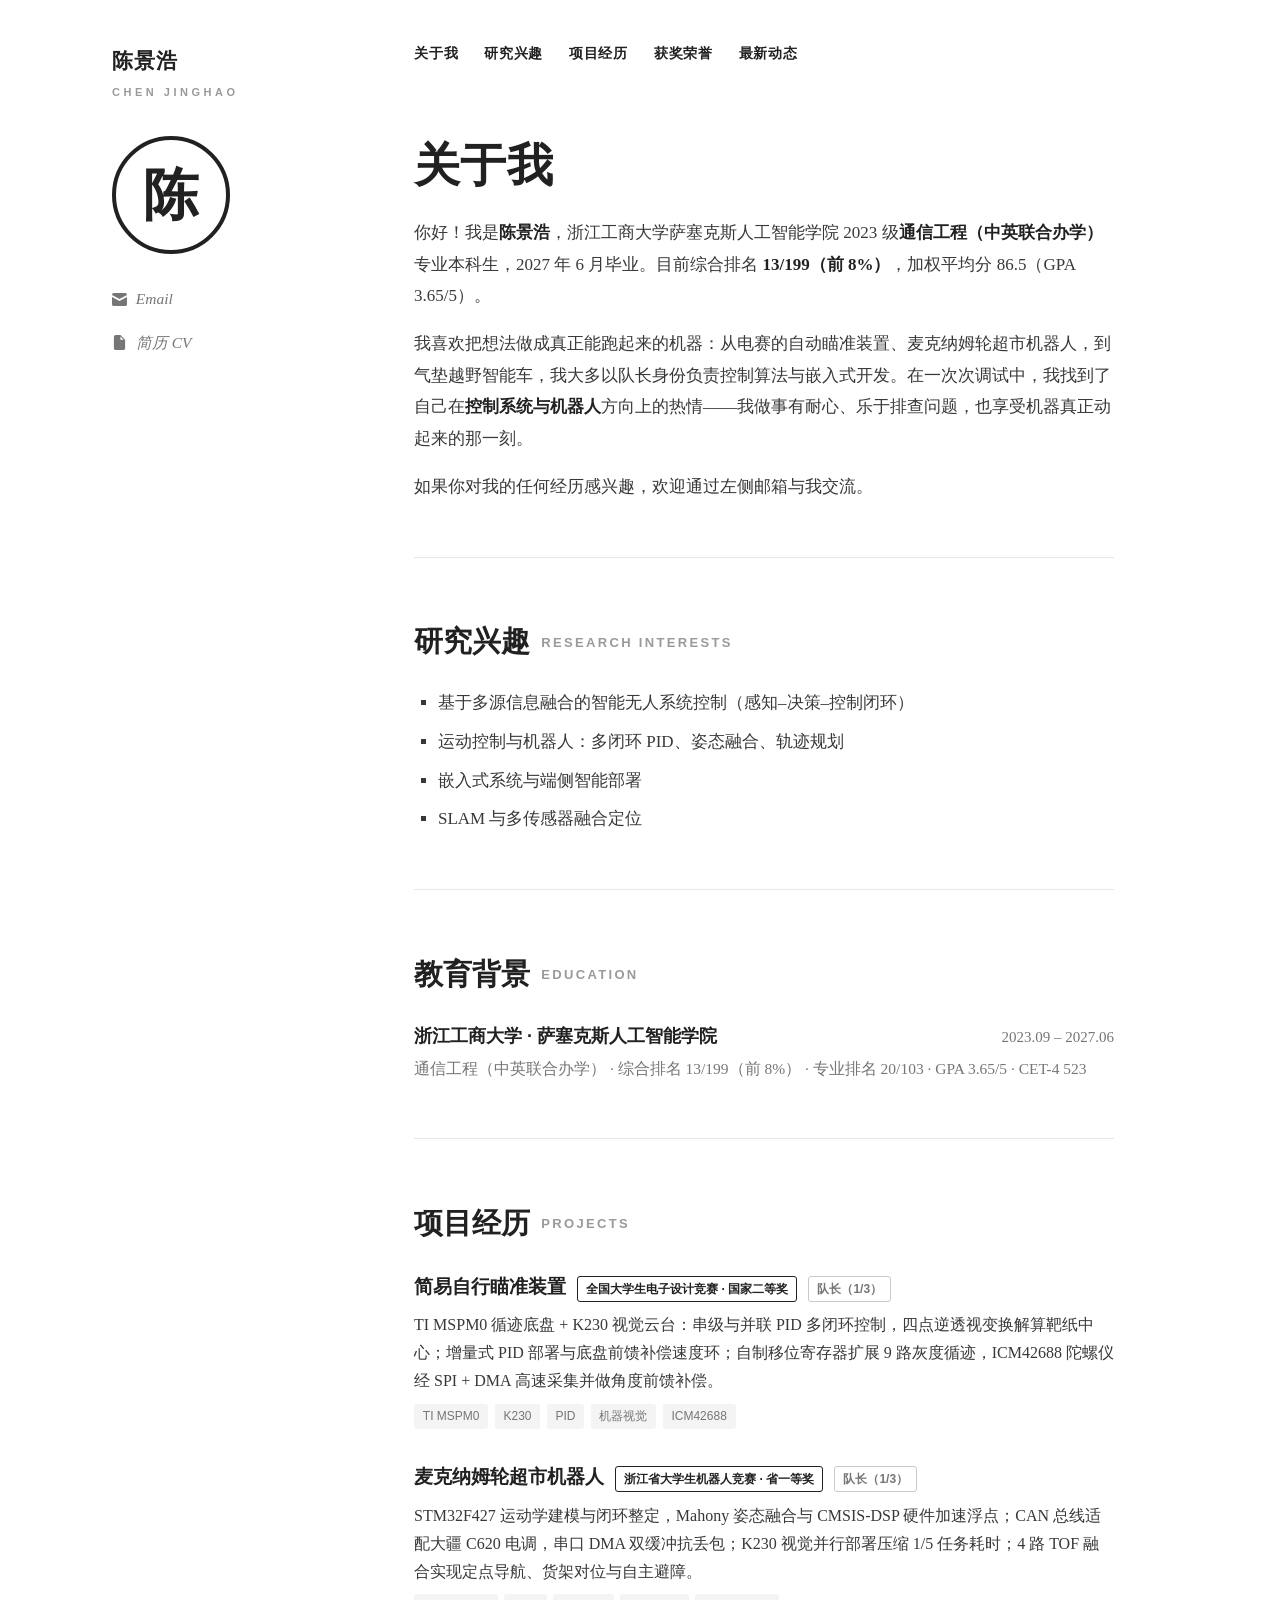
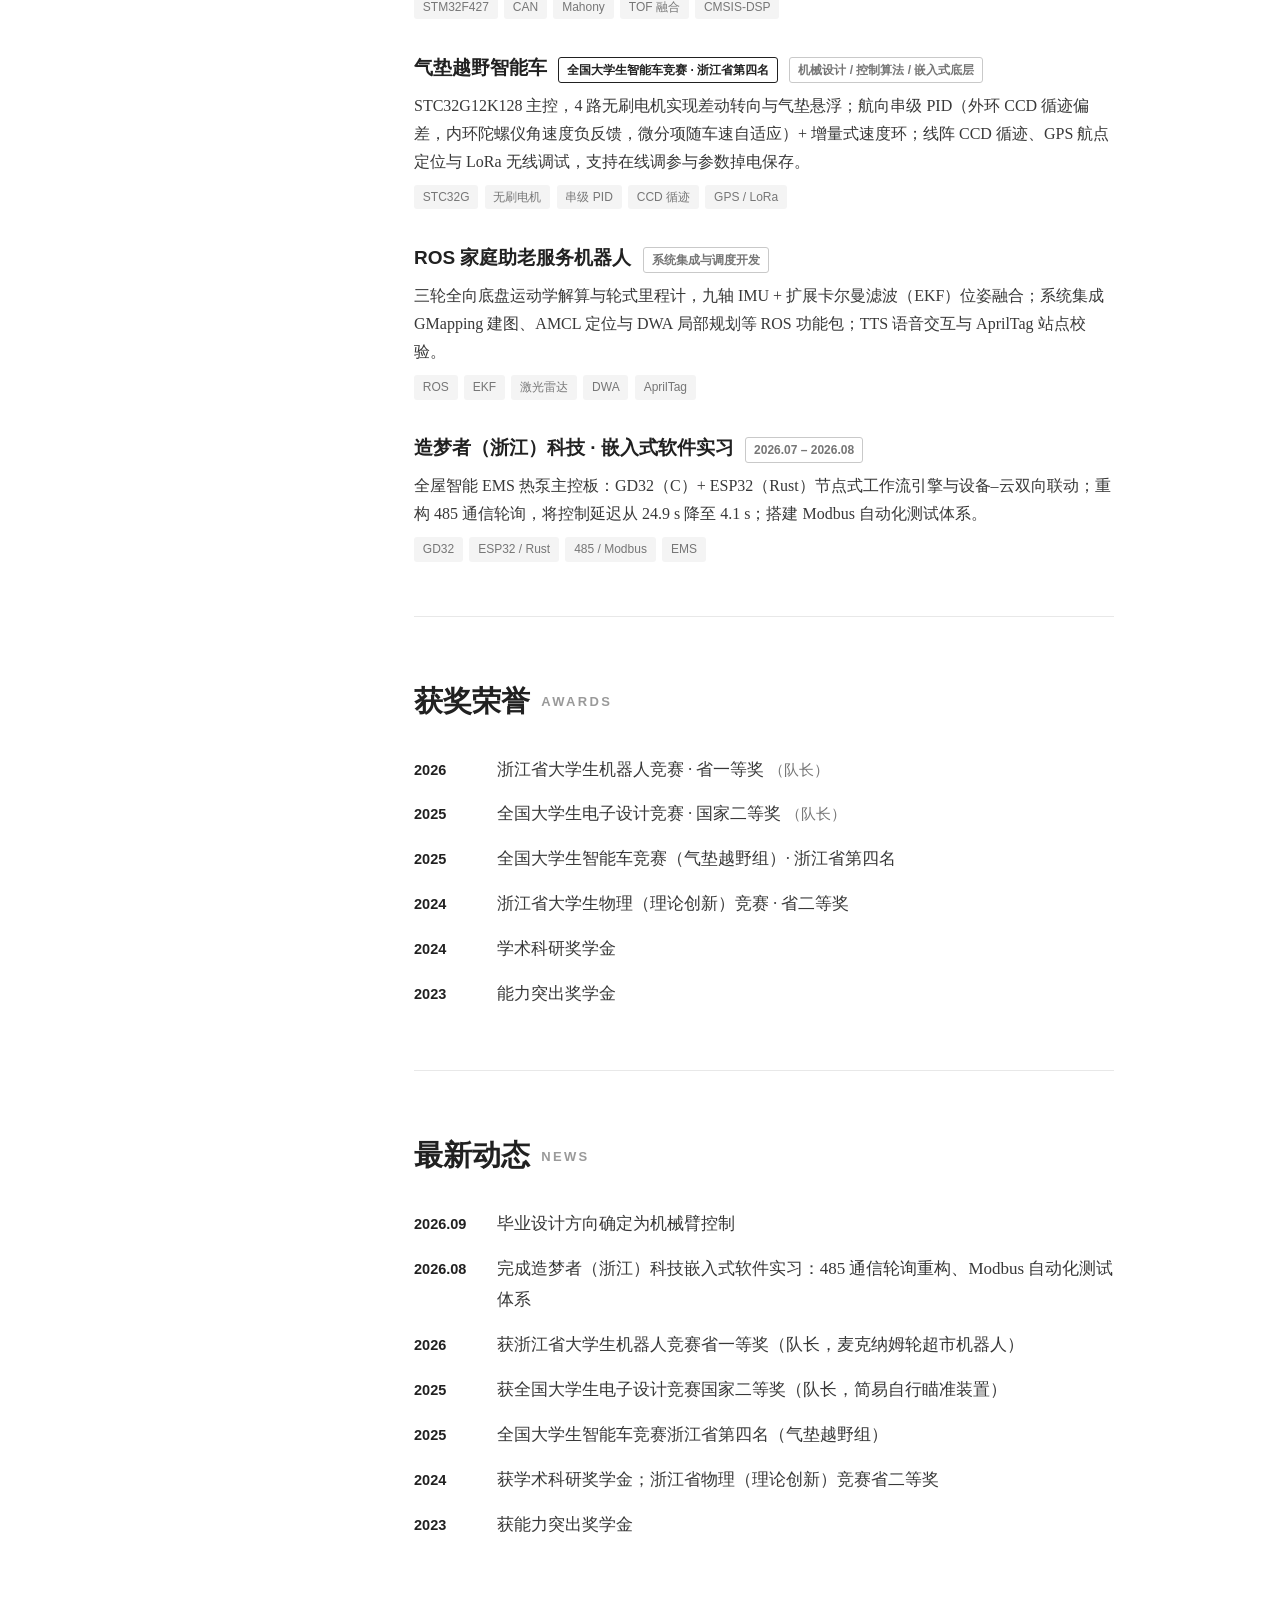
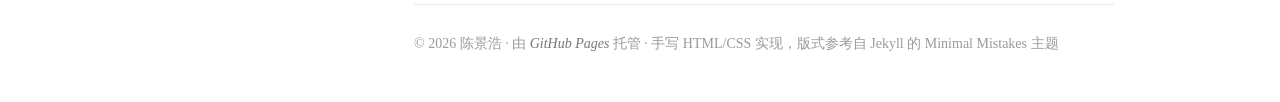
==== index.html @ 0b3fb705 "个人网站首发：陈景浩个人主页" ====
<!DOCTYPE html>
<html lang="zh-CN">
<head>
<meta charset="UTF-8">
<meta name="viewport" content="width=device-width, initial-scale=1.0">
<title>陈景浩 | Chen Jinghao</title>
<meta name="description" content="陈景浩的个人主页 — 浙江工商大学萨塞克斯人工智能学院通信工程专业本科生，研究方向：基于多源信息融合的智能无人系统控制。">
<link rel="icon" href="data:image/svg+xml,%3Csvg xmlns='http://www.w3.org/2000/svg' viewBox='0 0 100 100'%3E%3Ccircle cx='50' cy='50' r='44' fill='none' stroke='%23111' stroke-width='7'/%3E%3Ctext x='50' y='68' font-size='52' text-anchor='middle' font-family='serif' font-weight='bold' fill='%23111'%3E陈%3C/text%3E%3C/svg%3E">
<style>
  :root {
    --ink: #212121;
    --body: #383838;
    --muted: #767676;
    --faint: #9a9a9a;
    --rule: #e8e8e8;
    --paper: #ffffff;
    --maxw: 1120px;
  }

  * { margin: 0; padding: 0; box-sizing: border-box; }

  html { scroll-behavior: smooth; }

  body {
    font-family: Georgia, "Times New Roman", "Source Han Serif SC", "Noto Serif SC", "Songti SC", SimSun, serif;
    font-size: 17px;
    line-height: 1.85;
    color: var(--body);
    background: var(--paper);
    -webkit-font-smoothing: antialiased;
  }

  ::selection { background: #212121; color: #fff; }

  a { color: var(--ink); text-decoration: none; }

  .layout {
    max-width: var(--maxw);
    margin: 0 auto;
    padding: 0 2rem;
    display: flex;
    gap: 4.5rem;
  }

  /* ===== 侧栏 ===== */
  .sidebar {
    width: 230px;
    flex-shrink: 0;
    position: sticky;
    top: 0;
    align-self: flex-start;
    height: 100vh;
    padding-top: 2.6rem;
  }

  .site-title {
    font-family: "Segoe UI", "PingFang SC", "Microsoft YaHei", sans-serif;
    font-size: 21px;
    font-weight: 700;
    color: var(--ink);
    letter-spacing: 0.04em;
  }

  .site-sub {
    font-family: "Segoe UI", "PingFang SC", "Microsoft YaHei", sans-serif;
    font-size: 11px;
    font-weight: 600;
    color: var(--faint);
    letter-spacing: 0.32em;
    text-transform: uppercase;
    margin-top: 2px;
  }

  .logo {
    width: 118px;
    height: 118px;
    border: 4px solid var(--ink);
    border-radius: 50%;
    display: flex;
    align-items: center;
    justify-content: center;
    font-family: Georgia, "Source Han Serif SC", "Songti SC", SimSun, serif;
    font-size: 56px;
    font-weight: 700;
    color: var(--ink);
    margin: 2.1rem 0 1.9rem;
    user-select: none;
  }

  .contact { list-style: none; }

  .contact li { margin-bottom: 0.72rem; }

  .contact a {
    display: inline-flex;
    align-items: center;
    gap: 0.55rem;
    font-style: italic;
    font-size: 15.5px;
    color: var(--muted);
    transition: color 0.15s ease;
  }

  .contact a:hover { color: var(--ink); }

  .contact svg { width: 15px; height: 15px; fill: currentColor; flex-shrink: 0; }

  /* ===== 顶栏导航 ===== */
  .main { flex: 1; max-width: 700px; min-width: 0; padding-top: 2.6rem; }

  .nav {
    display: flex;
    flex-wrap: wrap;
    gap: 1.6rem;
    margin-bottom: 4.2rem;
  }

  .nav a {
    font-family: "Segoe UI", "PingFang SC", "Microsoft YaHei", sans-serif;
    font-size: 13.5px;
    font-weight: 700;
    letter-spacing: 0.06em;
    color: var(--ink);
    padding-bottom: 3px;
    border-bottom: 2px solid transparent;
    transition: border-color 0.15s ease, color 0.15s ease;
  }

  .nav a:hover { border-color: var(--ink); }

  /* ===== 正文区块 ===== */
  section { margin-bottom: 3.6rem; scroll-margin-top: 1.5rem; }

  section:not(:last-of-type)::after {
    content: "";
    display: block;
    height: 1px;
    background: var(--rule);
    margin-top: 3.4rem;
  }

  h1 {
    font-family: "Segoe UI", "PingFang SC", "Microsoft YaHei", sans-serif;
    font-size: 46px;
    font-weight: 800;
    color: var(--ink);
    line-height: 1.15;
    letter-spacing: 0.01em;
    margin-bottom: 1.6rem;
  }

  h2 {
    font-family: "Segoe UI", "PingFang SC", "Microsoft YaHei", sans-serif;
    font-size: 29px;
    font-weight: 800;
    color: var(--ink);
    margin-bottom: 1.15rem;
  }

  h2 .en {
    font-size: 13px;
    font-weight: 600;
    color: var(--faint);
    letter-spacing: 0.18em;
    text-transform: uppercase;
    margin-left: 0.7rem;
    vertical-align: 0.35em;
  }

  p { margin-bottom: 1.05rem; }

  p:last-child { margin-bottom: 0; }

  strong { color: var(--ink); }

  .plain ul {
    list-style: square;
    padding-left: 1.5rem;
  }

  .plain li { margin-bottom: 0.45rem; }
  .plain li:last-child { margin-bottom: 0; }

  /* ===== 教育背景 ===== */
  .edu-line {
    display: flex;
    justify-content: space-between;
    align-items: baseline;
    gap: 1rem;
    flex-wrap: wrap;
  }

  .edu-line .school {
    font-family: "Segoe UI", "PingFang SC", "Microsoft YaHei", sans-serif;
    font-weight: 700;
    color: var(--ink);
    font-size: 18px;
  }

  .edu-line .time { color: var(--muted); font-size: 15px; white-space: nowrap; }

  .edu-meta { color: var(--muted); font-size: 15.5px; margin-top: 0.15rem; }

  /* ===== 项目 ===== */
  .proj { margin-bottom: 1.9rem; }
  .proj:last-child { margin-bottom: 0; }

  .proj-head {
    display: flex;
    align-items: baseline;
    gap: 0.7rem;
    flex-wrap: wrap;
  }

  .proj-head h3 {
    font-family: "Segoe UI", "PingFang SC", "Microsoft YaHei", sans-serif;
    font-size: 19px;
    font-weight: 700;
    color: var(--ink);
  }

  .badge {
    font-family: "Segoe UI", "PingFang SC", "Microsoft YaHei", sans-serif;
    font-size: 12px;
    font-weight: 700;
    color: var(--ink);
    border: 1px solid var(--ink);
    border-radius: 3px;
    padding: 0.05rem 0.5rem;
    white-space: nowrap;
  }

  .badge.soft { color: var(--muted); border-color: #c9c9c9; font-weight: 600; }

  .proj p { margin-top: 0.45rem; margin-bottom: 0; font-size: 16px; line-height: 1.75; }

  .tags { margin-top: 0.55rem; display: flex; flex-wrap: wrap; gap: 0.4rem; }

  .tags span {
    font-family: "Segoe UI", "PingFang SC", "Microsoft YaHei", sans-serif;
    font-size: 12px;
    color: var(--muted);
    background: #f4f4f4;
    border-radius: 3px;
    padding: 0.08rem 0.55rem;
    white-space: nowrap;
  }

  /* ===== 获奖 / 动态 ===== */
  .list { list-style: none; }

  .list li {
    display: flex;
    gap: 1rem;
    align-items: baseline;
    padding: 0.42rem 0;
  }

  .list .when {
    font-family: "Segoe UI", "PingFang SC", "Microsoft YaHei", sans-serif;
    font-weight: 700;
    color: var(--ink);
    font-size: 14.5px;
    width: 4.6em;
    flex-shrink: 0;
    font-variant-numeric: tabular-nums;
  }

  .list .what { flex: 1; }
  .list .what .role { color: var(--muted); font-size: 15px; }

  /* ===== 页脚 ===== */
  footer {
    border-top: 1px solid var(--rule);
    margin-top: 1rem;
    padding: 1.6rem 0 2.8rem;
    font-size: 14px;
    color: var(--faint);
  }

  footer a { color: var(--muted); font-style: italic; }
  footer a:hover { color: var(--ink); }

  /* ===== 移动端 ===== */
  @media (max-width: 860px) {
    .layout { flex-direction: column; gap: 0; padding: 0 1.4rem; }
    .sidebar {
      position: static;
      height: auto;
      width: auto;
      padding-top: 2.2rem;
    }
    .logo { margin: 1.6rem 0 1.4rem; }
    .main { padding-top: 0; max-width: none; }
    .nav { margin-bottom: 3rem; gap: 1.1rem; }
    h1 { font-size: 36px; }
    h2 { font-size: 25px; }
  }
</style>
</head>
<body>

<div class="layout">

  <!-- ========== 侧栏 ========== -->
  <aside class="sidebar">
    <div class="site-title">陈景浩</div>
    <div class="site-sub">Chen Jinghao</div>

    <div class="logo" aria-hidden="true">陈</div>

    <ul class="contact">
      <li>
        <a href="mailto:13757877973@163.com">
          <svg viewBox="0 0 16 16"><path d="M0 3a2 2 0 0 1 2-2h12a2 2 0 0 1 2 2v.2L8 7.5.0 3.2ZM0 5.4V13a2 2 0 0 0 2 2h12a2 2 0 0 0 2-2V5.4L8.5 9.4a1 1 0 0 1-1 0Z"/></svg>
          Email
        </a>
      </li>
      <li>
        <a href="assets/cv.pdf" target="_blank" rel="noopener">
          <svg viewBox="0 0 16 16"><path d="M4 0h5l5 5v9a2 2 0 0 1-2 2H4a2 2 0 0 1-2-2V2a2 2 0 0 1 2-2Zm5 1.5V5h3.5Z"/></svg>
          简历 CV
        </a>
      </li>
      <!-- 想加其他链接（GitHub / 知乎 / LinkedIn），复制下面这一行改文字与 href 即可：
      <li><a href="https://github.com/你的用户名"><svg viewBox="0 0 16 16" fill="currentColor"><path d="M8 0C3.58 0 0 3.58 0 8c0 3.54 2.29 6.53 5.47 7.59.4.07.55-.17.55-.38 0-.19-.01-.82-.01-1.49-2.01.37-2.53-.49-2.69-.94-.09-.23-.48-.94-.82-1.13-.28-.15-.68-.52-.01-.53.63-.01 1.08.58 1.23.82.72 1.21 1.87.87 2.33.66.07-.52.28-.87.51-1.07-1.78-.2-3.64-.89-3.64-3.95 0-.87.31-1.59.82-2.15-.08-.2-.36-1.02.08-2.12 0 0 .67-.21 2.2.82a7.42 7.42 0 0 1 4 0c1.53-1.04 2.2-.82 2.2-.82.44 1.1.16 1.92.08 2.12.51.56.82 1.27.82 2.15 0 3.07-1.87 3.75-3.65 3.95.29.25.54.73.54 1.48 0 1.07-.01 1.93-.01 2.2 0 .21.15.46.55.38A8.01 8.01 0 0 0 16 8c0-4.42-3.58-8-8-8Z"/></svg>GitHub</a></li>
      -->
    </ul>
  </aside>

  <!-- ========== 正文 ========== -->
  <main class="main">

    <nav class="nav">
      <a href="#about">关于我</a>
      <a href="#interests">研究兴趣</a>
      <a href="#projects">项目经历</a>
      <a href="#awards">获奖荣誉</a>
      <a href="#news">最新动态</a>
    </nav>

    <section id="about" class="plain">
      <h1>关于我</h1>
      <p>你好！我是<strong>陈景浩</strong>，浙江工商大学萨塞克斯人工智能学院 2023 级<strong>通信工程（中英联合办学）</strong>专业本科生，2027 年 6 月毕业。目前综合排名 <strong>13/199（前 8%）</strong>，加权平均分 86.5（GPA 3.65/5）。</p>
      <p>我喜欢把想法做成真正能跑起来的机器：从电赛的自动瞄准装置、麦克纳姆轮超市机器人，到气垫越野智能车，我大多以队长身份负责控制算法与嵌入式开发。在一次次调试中，我找到了自己在<strong>控制系统与机器人</strong>方向上的热情——我做事有耐心、乐于排查问题，也享受机器真正动起来的那一刻。</p>
      <p>如果你对我的任何经历感兴趣，欢迎通过左侧邮箱与我交流。</p>
    </section>

    <section id="interests" class="plain">
      <h2>研究兴趣<span class="en">Research Interests</span></h2>
      <ul>
        <li>基于多源信息融合的智能无人系统控制（感知–决策–控制闭环）</li>
        <li>运动控制与机器人：多闭环 PID、姿态融合、轨迹规划</li>
        <li>嵌入式系统与端侧智能部署</li>
        <li>SLAM 与多传感器融合定位</li>
      </ul>
    </section>

    <section id="education">
      <h2>教育背景<span class="en">Education</span></h2>
      <div class="edu-line">
        <span class="school">浙江工商大学 · 萨塞克斯人工智能学院</span>
        <span class="time">2023.09 – 2027.06</span>
      </div>
      <div class="edu-meta">通信工程（中英联合办学） · 综合排名 13/199（前 8%） · 专业排名 20/103 · GPA 3.65/5 · CET-4 523</div>
    </section>

    <section id="projects">
      <h2>项目经历<span class="en">Projects</span></h2>

      <div class="proj">
        <div class="proj-head">
          <h3>简易自行瞄准装置</h3>
          <span class="badge">全国大学生电子设计竞赛 · 国家二等奖</span>
          <span class="badge soft">队长（1/3）</span>
        </div>
        <p>TI MSPM0 循迹底盘 + K230 视觉云台：串级与并联 PID 多闭环控制，四点逆透视变换解算靶纸中心；增量式 PID 部署与底盘前馈补偿速度环；自制移位寄存器扩展 9 路灰度循迹，ICM42688 陀螺仪经 SPI + DMA 高速采集并做角度前馈补偿。</p>
        <div class="tags"><span>TI MSPM0</span><span>K230</span><span>PID</span><span>机器视觉</span><span>ICM42688</span></div>
      </div>

      <div class="proj">
        <div class="proj-head">
          <h3>麦克纳姆轮超市机器人</h3>
          <span class="badge">浙江省大学生机器人竞赛 · 省一等奖</span>
          <span class="badge soft">队长（1/3）</span>
        </div>
        <p>STM32F427 运动学建模与闭环整定，Mahony 姿态融合与 CMSIS-DSP 硬件加速浮点；CAN 总线适配大疆 C620 电调，串口 DMA 双缓冲抗丢包；K230 视觉并行部署压缩 1/5 任务耗时；4 路 TOF 融合实现定点导航、货架对位与自主避障。</p>
        <div class="tags"><span>STM32F427</span><span>CAN</span><span>Mahony</span><span>TOF 融合</span><span>CMSIS-DSP</span></div>
      </div>

      <div class="proj">
        <div class="proj-head">
          <h3>气垫越野智能车</h3>
          <span class="badge">全国大学生智能车竞赛 · 浙江省第四名</span>
          <span class="badge soft">机械设计 / 控制算法 / 嵌入式底层</span>
        </div>
        <p>STC32G12K128 主控，4 路无刷电机实现差动转向与气垫悬浮；航向串级 PID（外环 CCD 循迹偏差，内环陀螺仪角速度负反馈，微分项随车速自适应）+ 增量式速度环；线阵 CCD 循迹、GPS 航点定位与 LoRa 无线调试，支持在线调参与参数掉电保存。</p>
        <div class="tags"><span>STC32G</span><span>无刷电机</span><span>串级 PID</span><span>CCD 循迹</span><span>GPS / LoRa</span></div>
      </div>

      <div class="proj">
        <div class="proj-head">
          <h3>ROS 家庭助老服务机器人</h3>
          <span class="badge soft">系统集成与调度开发</span>
        </div>
        <p>三轮全向底盘运动学解算与轮式里程计，九轴 IMU + 扩展卡尔曼滤波（EKF）位姿融合；系统集成 GMapping 建图、AMCL 定位与 DWA 局部规划等 ROS 功能包；TTS 语音交互与 AprilTag 站点校验。</p>
        <div class="tags"><span>ROS</span><span>EKF</span><span>激光雷达</span><span>DWA</span><span>AprilTag</span></div>
      </div>

      <div class="proj">
        <div class="proj-head">
          <h3>造梦者（浙江）科技 · 嵌入式软件实习</h3>
          <span class="badge soft">2026.07 – 2026.08</span>
        </div>
        <p>全屋智能 EMS 热泵主控板：GD32（C）+ ESP32（Rust）节点式工作流引擎与设备–云双向联动；重构 485 通信轮询，将控制延迟从 24.9 s 降至 4.1 s；搭建 Modbus 自动化测试体系。</p>
        <div class="tags"><span>GD32</span><span>ESP32 / Rust</span><span>485 / Modbus</span><span>EMS</span></div>
      </div>
    </section>

    <section id="awards">
      <h2>获奖荣誉<span class="en">Awards</span></h2>
      <ul class="list">
        <li><span class="when">2026</span><span class="what">浙江省大学生机器人竞赛 · 省一等奖 <span class="role">（队长）</span></span></li>
        <li><span class="when">2025</span><span class="what">全国大学生电子设计竞赛 · 国家二等奖 <span class="role">（队长）</span></span></li>
        <li><span class="when">2025</span><span class="what">全国大学生智能车竞赛（气垫越野组）· 浙江省第四名</span></li>
        <li><span class="when">2024</span><span class="what">浙江省大学生物理（理论创新）竞赛 · 省二等奖</span></li>
        <li><span class="when">2024</span><span class="what">学术科研奖学金</span></li>
        <li><span class="when">2023</span><span class="what">能力突出奖学金</span></li>
      </ul>
    </section>

    <section id="news">
      <h2>最新动态<span class="en">News</span></h2>
      <ul class="list">
        <li><span class="when">2026.09</span><span class="what">毕业设计方向确定为机械臂控制</span></li>
        <li><span class="when">2026.08</span><span class="what">完成造梦者（浙江）科技嵌入式软件实习：485 通信轮询重构、Modbus 自动化测试体系</span></li>
        <li><span class="when">2026</span><span class="what">获浙江省大学生机器人竞赛省一等奖（队长，麦克纳姆轮超市机器人）</span></li>
        <li><span class="when">2025</span><span class="what">获全国大学生电子设计竞赛国家二等奖（队长，简易自行瞄准装置）</span></li>
        <li><span class="when">2025</span><span class="what">全国大学生智能车竞赛浙江省第四名（气垫越野组）</span></li>
        <li><span class="when">2024</span><span class="what">获学术科研奖学金；浙江省物理（理论创新）竞赛省二等奖</span></li>
        <li><span class="when">2023</span><span class="what">获能力突出奖学金</span></li>
      </ul>
    </section>

    <footer>
      © 2026 陈景浩 · 由 <a href="https://pages.github.com/" target="_blank" rel="noopener">GitHub Pages</a> 托管 · 手写 HTML/CSS 实现，版式参考自 Jekyll 的 Minimal Mistakes 主题
    </footer>

  </main>
</div>

</body>
</html>
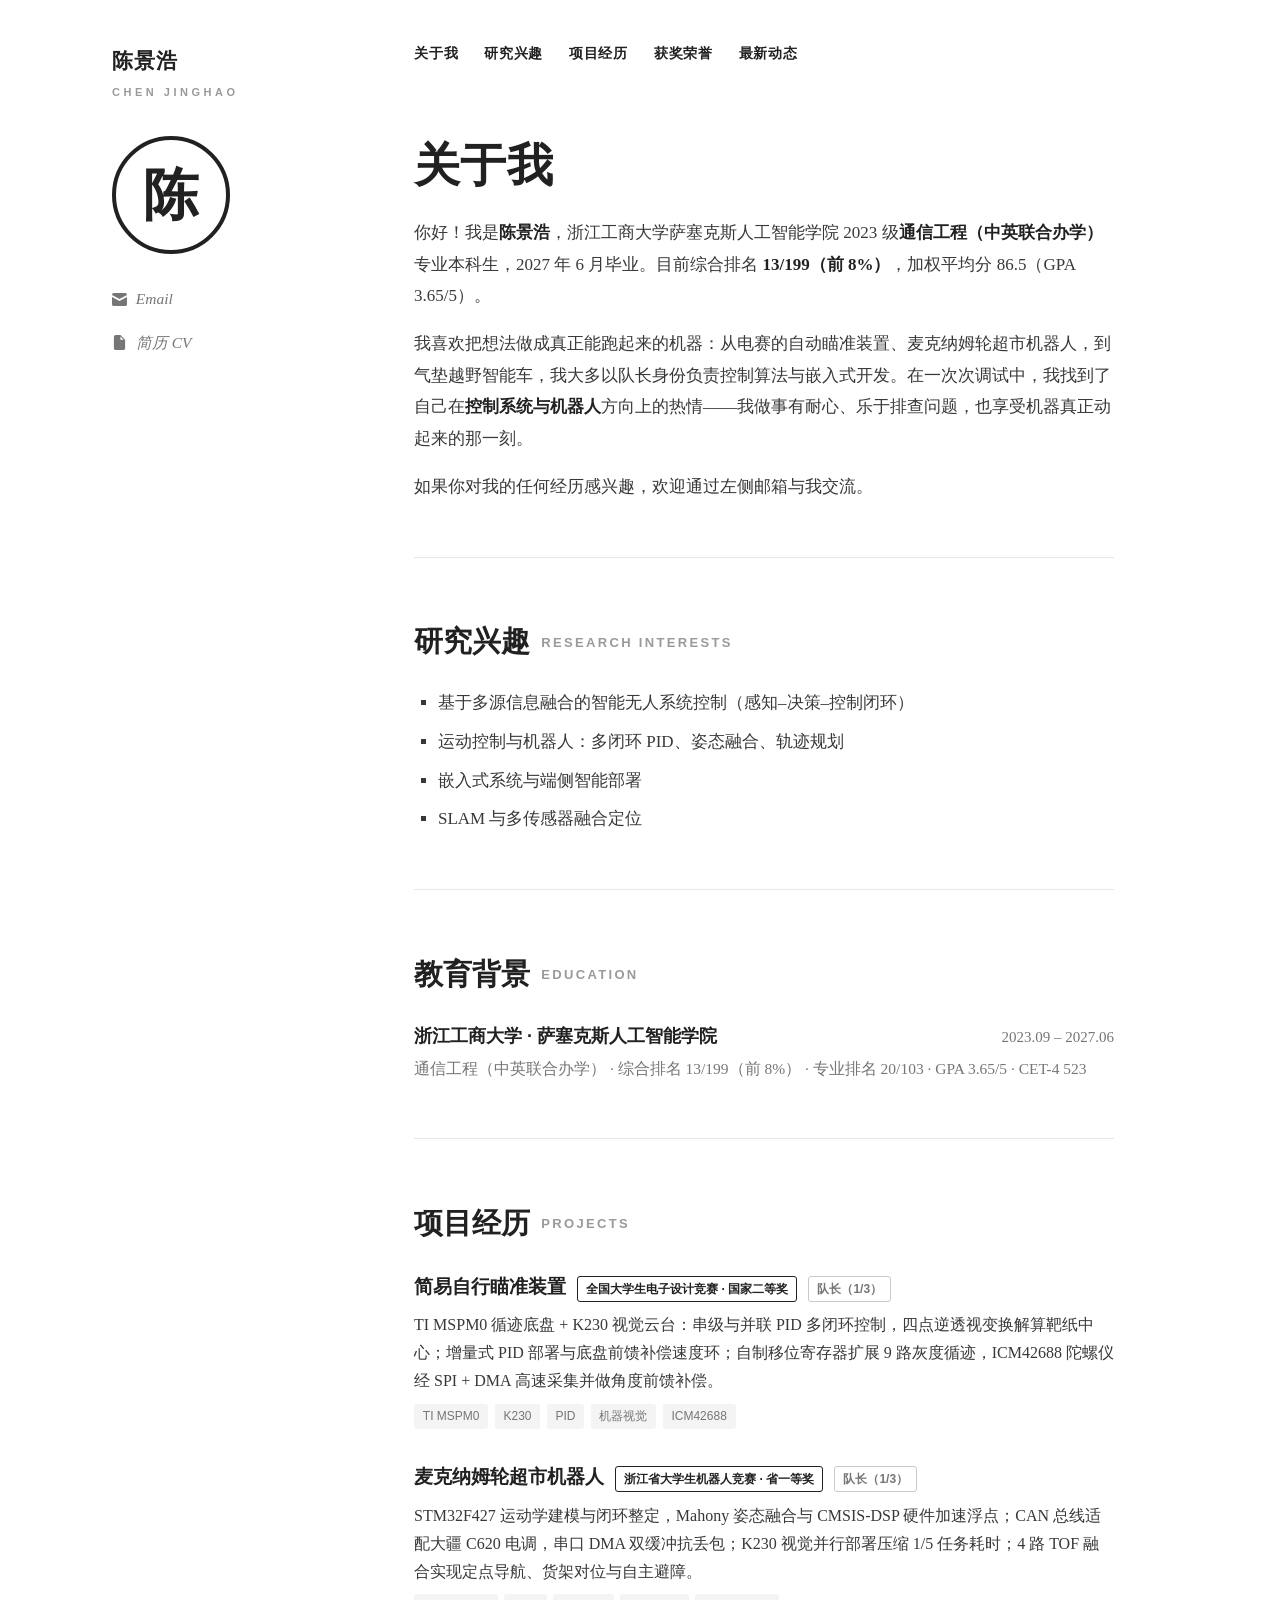
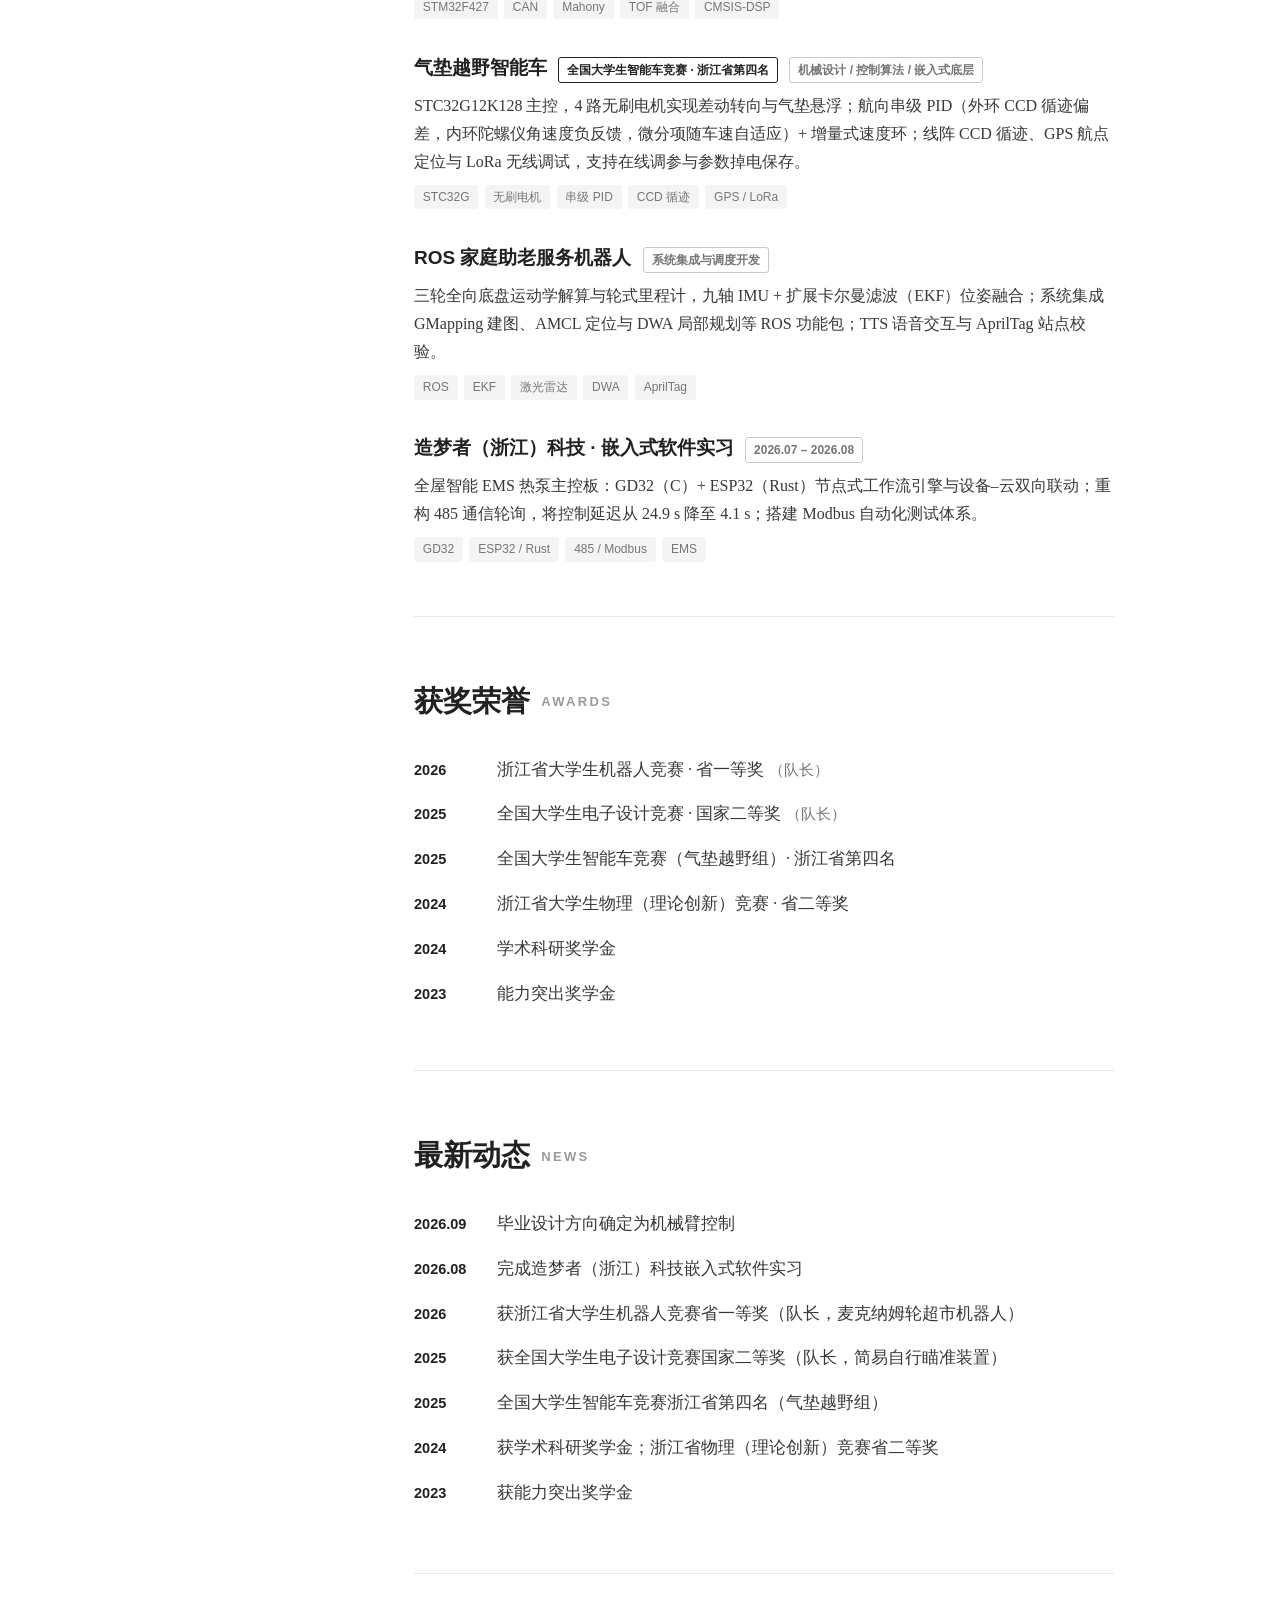
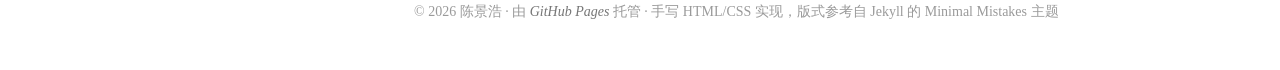
==== commit a080e51d: "最新动态：精简实习条目描述" ====
--- a/index.html
+++ b/index.html
@@ -433,7 +433,7 @@
       <h2>最新动态<span class="en">News</span></h2>
       <ul class="list">
         <li><span class="when">2026.09</span><span class="what">毕业设计方向确定为机械臂控制</span></li>
-        <li><span class="when">2026.08</span><span class="what">完成造梦者（浙江）科技嵌入式软件实习：485 通信轮询重构、Modbus 自动化测试体系</span></li>
+        <li><span class="when">2026.08</span><span class="what">完成造梦者（浙江）科技嵌入式软件实习</span></li>
         <li><span class="when">2026</span><span class="what">获浙江省大学生机器人竞赛省一等奖（队长，麦克纳姆轮超市机器人）</span></li>
         <li><span class="when">2025</span><span class="what">获全国大学生电子设计竞赛国家二等奖（队长，简易自行瞄准装置）</span></li>
         <li><span class="when">2025</span><span class="what">全国大学生智能车竞赛浙江省第四名（气垫越野组）</span></li>
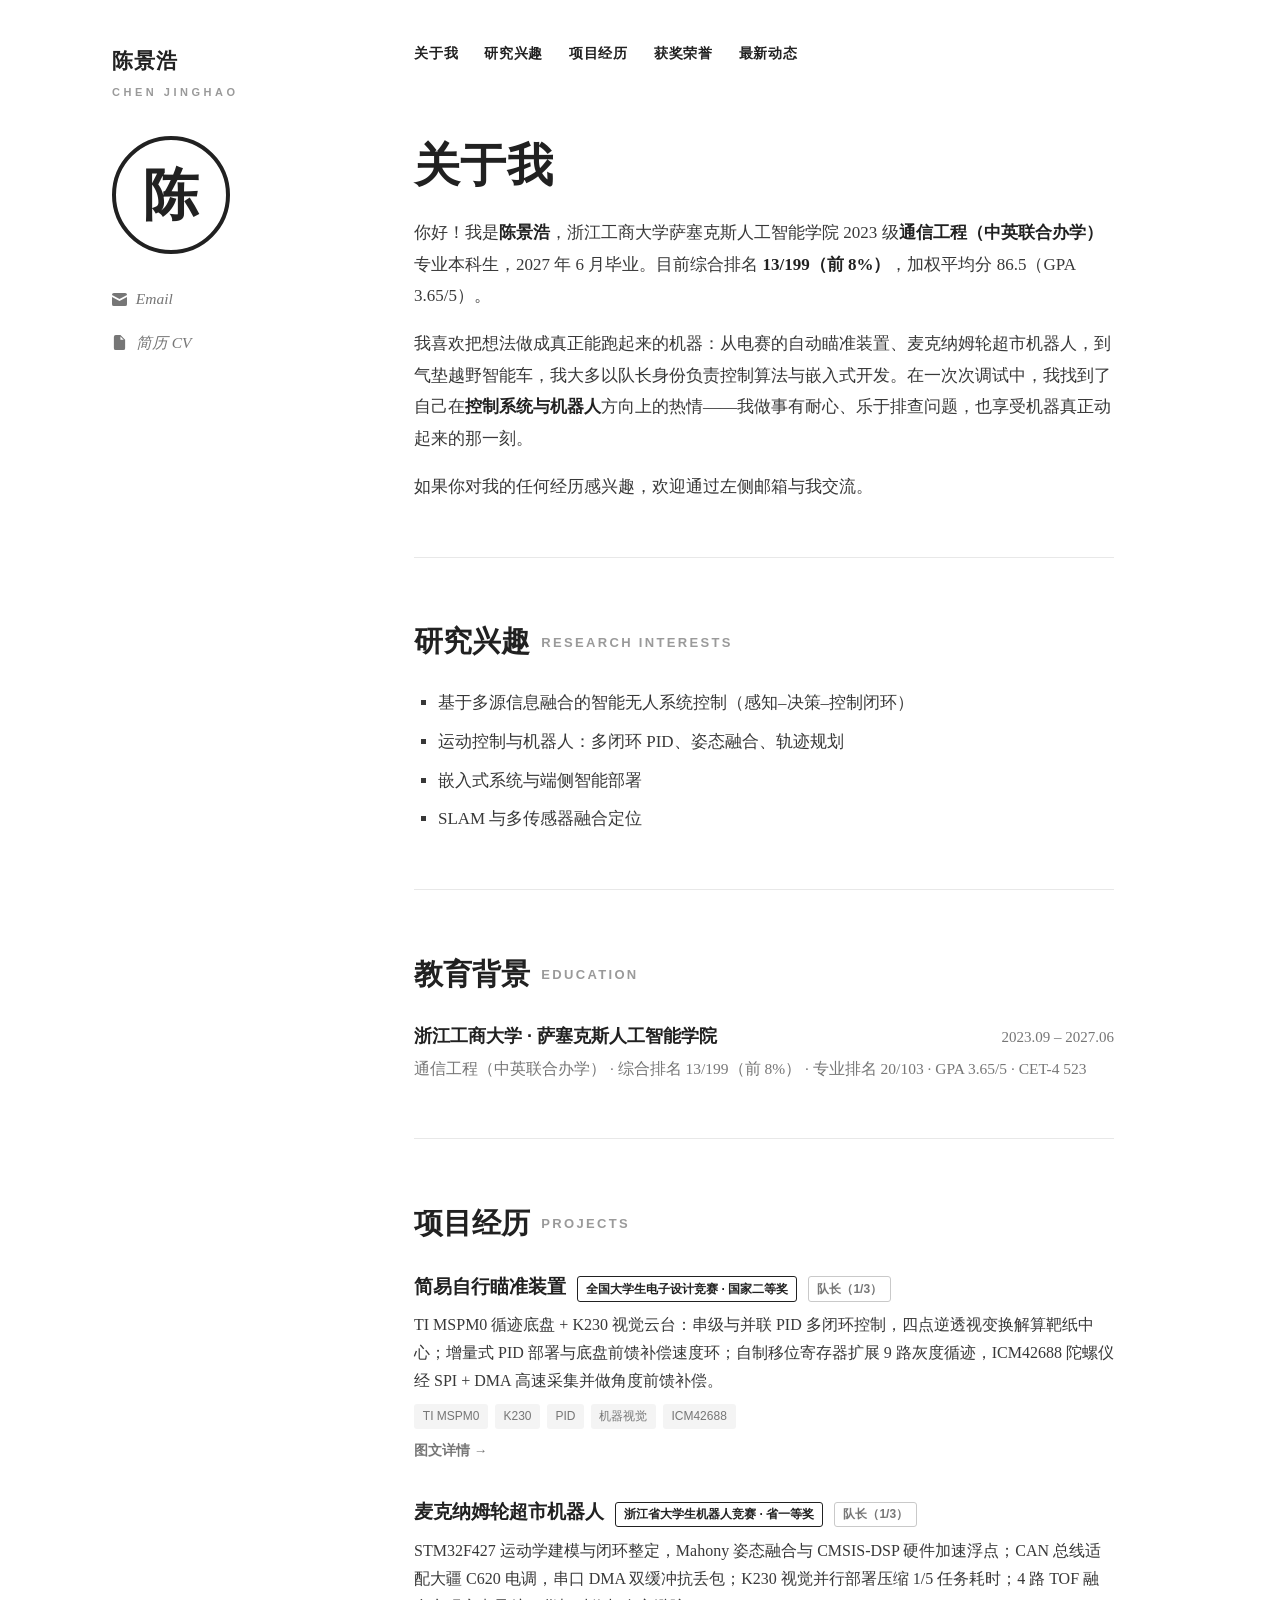
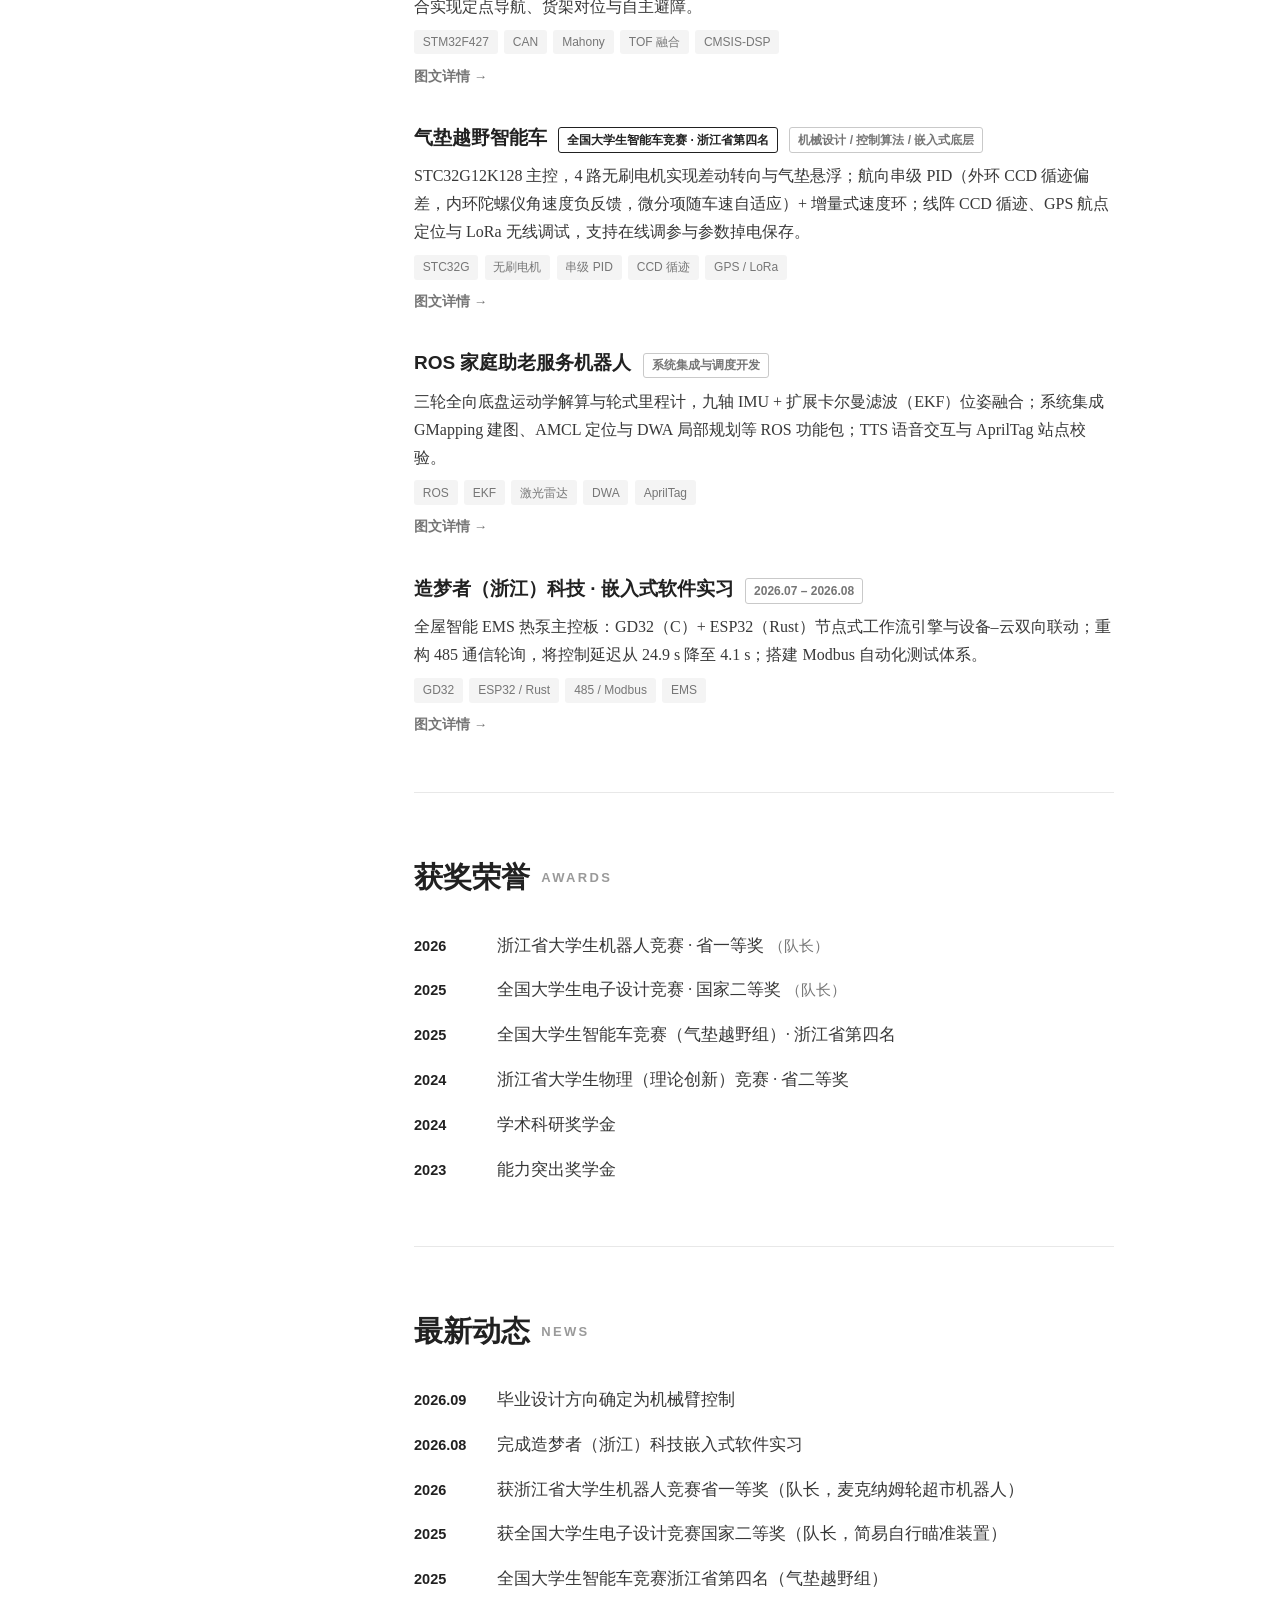
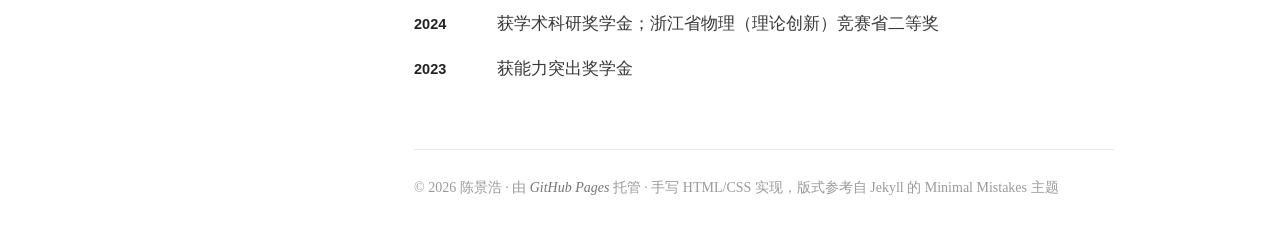
==== commit 0702fce6: "项目详情页：图文与视频资料（5 个项目）" ====
--- a/index.html
+++ b/index.html
@@ -6,297 +6,7 @@
 <title>陈景浩 | Chen Jinghao</title>
 <meta name="description" content="陈景浩的个人主页 — 浙江工商大学萨塞克斯人工智能学院通信工程专业本科生，研究方向：基于多源信息融合的智能无人系统控制。">
 <link rel="icon" href="data:image/svg+xml,%3Csvg xmlns='http://www.w3.org/2000/svg' viewBox='0 0 100 100'%3E%3Ccircle cx='50' cy='50' r='44' fill='none' stroke='%23111' stroke-width='7'/%3E%3Ctext x='50' y='68' font-size='52' text-anchor='middle' font-family='serif' font-weight='bold' fill='%23111'%3E陈%3C/text%3E%3C/svg%3E">
-<style>
-  :root {
-    --ink: #212121;
-    --body: #383838;
-    --muted: #767676;
-    --faint: #9a9a9a;
-    --rule: #e8e8e8;
-    --paper: #ffffff;
-    --maxw: 1120px;
-  }
-
-  * { margin: 0; padding: 0; box-sizing: border-box; }
-
-  html { scroll-behavior: smooth; }
-
-  body {
-    font-family: Georgia, "Times New Roman", "Source Han Serif SC", "Noto Serif SC", "Songti SC", SimSun, serif;
-    font-size: 17px;
-    line-height: 1.85;
-    color: var(--body);
-    background: var(--paper);
-    -webkit-font-smoothing: antialiased;
-  }
-
-  ::selection { background: #212121; color: #fff; }
-
-  a { color: var(--ink); text-decoration: none; }
-
-  .layout {
-    max-width: var(--maxw);
-    margin: 0 auto;
-    padding: 0 2rem;
-    display: flex;
-    gap: 4.5rem;
-  }
-
-  /* ===== 侧栏 ===== */
-  .sidebar {
-    width: 230px;
-    flex-shrink: 0;
-    position: sticky;
-    top: 0;
-    align-self: flex-start;
-    height: 100vh;
-    padding-top: 2.6rem;
-  }
-
-  .site-title {
-    font-family: "Segoe UI", "PingFang SC", "Microsoft YaHei", sans-serif;
-    font-size: 21px;
-    font-weight: 700;
-    color: var(--ink);
-    letter-spacing: 0.04em;
-  }
-
-  .site-sub {
-    font-family: "Segoe UI", "PingFang SC", "Microsoft YaHei", sans-serif;
-    font-size: 11px;
-    font-weight: 600;
-    color: var(--faint);
-    letter-spacing: 0.32em;
-    text-transform: uppercase;
-    margin-top: 2px;
-  }
-
-  .logo {
-    width: 118px;
-    height: 118px;
-    border: 4px solid var(--ink);
-    border-radius: 50%;
-    display: flex;
-    align-items: center;
-    justify-content: center;
-    font-family: Georgia, "Source Han Serif SC", "Songti SC", SimSun, serif;
-    font-size: 56px;
-    font-weight: 700;
-    color: var(--ink);
-    margin: 2.1rem 0 1.9rem;
-    user-select: none;
-  }
-
-  .contact { list-style: none; }
-
-  .contact li { margin-bottom: 0.72rem; }
-
-  .contact a {
-    display: inline-flex;
-    align-items: center;
-    gap: 0.55rem;
-    font-style: italic;
-    font-size: 15.5px;
-    color: var(--muted);
-    transition: color 0.15s ease;
-  }
-
-  .contact a:hover { color: var(--ink); }
-
-  .contact svg { width: 15px; height: 15px; fill: currentColor; flex-shrink: 0; }
-
-  /* ===== 顶栏导航 ===== */
-  .main { flex: 1; max-width: 700px; min-width: 0; padding-top: 2.6rem; }
-
-  .nav {
-    display: flex;
-    flex-wrap: wrap;
-    gap: 1.6rem;
-    margin-bottom: 4.2rem;
-  }
-
-  .nav a {
-    font-family: "Segoe UI", "PingFang SC", "Microsoft YaHei", sans-serif;
-    font-size: 13.5px;
-    font-weight: 700;
-    letter-spacing: 0.06em;
-    color: var(--ink);
-    padding-bottom: 3px;
-    border-bottom: 2px solid transparent;
-    transition: border-color 0.15s ease, color 0.15s ease;
-  }
-
-  .nav a:hover { border-color: var(--ink); }
-
-  /* ===== 正文区块 ===== */
-  section { margin-bottom: 3.6rem; scroll-margin-top: 1.5rem; }
-
-  section:not(:last-of-type)::after {
-    content: "";
-    display: block;
-    height: 1px;
-    background: var(--rule);
-    margin-top: 3.4rem;
-  }
-
-  h1 {
-    font-family: "Segoe UI", "PingFang SC", "Microsoft YaHei", sans-serif;
-    font-size: 46px;
-    font-weight: 800;
-    color: var(--ink);
-    line-height: 1.15;
-    letter-spacing: 0.01em;
-    margin-bottom: 1.6rem;
-  }
-
-  h2 {
-    font-family: "Segoe UI", "PingFang SC", "Microsoft YaHei", sans-serif;
-    font-size: 29px;
-    font-weight: 800;
-    color: var(--ink);
-    margin-bottom: 1.15rem;
-  }
-
-  h2 .en {
-    font-size: 13px;
-    font-weight: 600;
-    color: var(--faint);
-    letter-spacing: 0.18em;
-    text-transform: uppercase;
-    margin-left: 0.7rem;
-    vertical-align: 0.35em;
-  }
-
-  p { margin-bottom: 1.05rem; }
-
-  p:last-child { margin-bottom: 0; }
-
-  strong { color: var(--ink); }
-
-  .plain ul {
-    list-style: square;
-    padding-left: 1.5rem;
-  }
-
-  .plain li { margin-bottom: 0.45rem; }
-  .plain li:last-child { margin-bottom: 0; }
-
-  /* ===== 教育背景 ===== */
-  .edu-line {
-    display: flex;
-    justify-content: space-between;
-    align-items: baseline;
-    gap: 1rem;
-    flex-wrap: wrap;
-  }
-
-  .edu-line .school {
-    font-family: "Segoe UI", "PingFang SC", "Microsoft YaHei", sans-serif;
-    font-weight: 700;
-    color: var(--ink);
-    font-size: 18px;
-  }
-
-  .edu-line .time { color: var(--muted); font-size: 15px; white-space: nowrap; }
-
-  .edu-meta { color: var(--muted); font-size: 15.5px; margin-top: 0.15rem; }
-
-  /* ===== 项目 ===== */
-  .proj { margin-bottom: 1.9rem; }
-  .proj:last-child { margin-bottom: 0; }
-
-  .proj-head {
-    display: flex;
-    align-items: baseline;
-    gap: 0.7rem;
-    flex-wrap: wrap;
-  }
-
-  .proj-head h3 {
-    font-family: "Segoe UI", "PingFang SC", "Microsoft YaHei", sans-serif;
-    font-size: 19px;
-    font-weight: 700;
-    color: var(--ink);
-  }
-
-  .badge {
-    font-family: "Segoe UI", "PingFang SC", "Microsoft YaHei", sans-serif;
-    font-size: 12px;
-    font-weight: 700;
-    color: var(--ink);
-    border: 1px solid var(--ink);
-    border-radius: 3px;
-    padding: 0.05rem 0.5rem;
-    white-space: nowrap;
-  }
-
-  .badge.soft { color: var(--muted); border-color: #c9c9c9; font-weight: 600; }
-
-  .proj p { margin-top: 0.45rem; margin-bottom: 0; font-size: 16px; line-height: 1.75; }
-
-  .tags { margin-top: 0.55rem; display: flex; flex-wrap: wrap; gap: 0.4rem; }
-
-  .tags span {
-    font-family: "Segoe UI", "PingFang SC", "Microsoft YaHei", sans-serif;
-    font-size: 12px;
-    color: var(--muted);
-    background: #f4f4f4;
-    border-radius: 3px;
-    padding: 0.08rem 0.55rem;
-    white-space: nowrap;
-  }
-
-  /* ===== 获奖 / 动态 ===== */
-  .list { list-style: none; }
-
-  .list li {
-    display: flex;
-    gap: 1rem;
-    align-items: baseline;
-    padding: 0.42rem 0;
-  }
-
-  .list .when {
-    font-family: "Segoe UI", "PingFang SC", "Microsoft YaHei", sans-serif;
-    font-weight: 700;
-    color: var(--ink);
-    font-size: 14.5px;
-    width: 4.6em;
-    flex-shrink: 0;
-    font-variant-numeric: tabular-nums;
-  }
-
-  .list .what { flex: 1; }
-  .list .what .role { color: var(--muted); font-size: 15px; }
-
-  /* ===== 页脚 ===== */
-  footer {
-    border-top: 1px solid var(--rule);
-    margin-top: 1rem;
-    padding: 1.6rem 0 2.8rem;
-    font-size: 14px;
-    color: var(--faint);
-  }
-
-  footer a { color: var(--muted); font-style: italic; }
-  footer a:hover { color: var(--ink); }
-
-  /* ===== 移动端 ===== */
-  @media (max-width: 860px) {
-    .layout { flex-direction: column; gap: 0; padding: 0 1.4rem; }
-    .sidebar {
-      position: static;
-      height: auto;
-      width: auto;
-      padding-top: 2.2rem;
-    }
-    .logo { margin: 1.6rem 0 1.4rem; }
-    .main { padding-top: 0; max-width: none; }
-    .nav { margin-bottom: 3rem; gap: 1.1rem; }
-    h1 { font-size: 36px; }
-    h2 { font-size: 25px; }
-  }
-</style>
+<link rel="stylesheet" href="assets/style.css">
 </head>
 <body>
 
@@ -370,50 +80,55 @@
 
       <div class="proj">
         <div class="proj-head">
-          <h3>简易自行瞄准装置</h3>
+          <h3><a href="pages/aiming.html">简易自行瞄准装置</a></h3>
           <span class="badge">全国大学生电子设计竞赛 · 国家二等奖</span>
           <span class="badge soft">队长（1/3）</span>
         </div>
         <p>TI MSPM0 循迹底盘 + K230 视觉云台：串级与并联 PID 多闭环控制，四点逆透视变换解算靶纸中心；增量式 PID 部署与底盘前馈补偿速度环；自制移位寄存器扩展 9 路灰度循迹，ICM42688 陀螺仪经 SPI + DMA 高速采集并做角度前馈补偿。</p>
         <div class="tags"><span>TI MSPM0</span><span>K230</span><span>PID</span><span>机器视觉</span><span>ICM42688</span></div>
+        <p class="more"><a href="pages/aiming.html">图文详情 →</a></p>
       </div>
 
       <div class="proj">
         <div class="proj-head">
-          <h3>麦克纳姆轮超市机器人</h3>
+          <h3><a href="pages/mecanum.html">麦克纳姆轮超市机器人</a></h3>
           <span class="badge">浙江省大学生机器人竞赛 · 省一等奖</span>
           <span class="badge soft">队长（1/3）</span>
         </div>
         <p>STM32F427 运动学建模与闭环整定，Mahony 姿态融合与 CMSIS-DSP 硬件加速浮点；CAN 总线适配大疆 C620 电调，串口 DMA 双缓冲抗丢包；K230 视觉并行部署压缩 1/5 任务耗时；4 路 TOF 融合实现定点导航、货架对位与自主避障。</p>
         <div class="tags"><span>STM32F427</span><span>CAN</span><span>Mahony</span><span>TOF 融合</span><span>CMSIS-DSP</span></div>
+        <p class="more"><a href="pages/mecanum.html">图文详情 →</a></p>
       </div>
 
       <div class="proj">
         <div class="proj-head">
-          <h3>气垫越野智能车</h3>
+          <h3><a href="pages/hovercraft.html">气垫越野智能车</a></h3>
           <span class="badge">全国大学生智能车竞赛 · 浙江省第四名</span>
           <span class="badge soft">机械设计 / 控制算法 / 嵌入式底层</span>
         </div>
         <p>STC32G12K128 主控，4 路无刷电机实现差动转向与气垫悬浮；航向串级 PID（外环 CCD 循迹偏差，内环陀螺仪角速度负反馈，微分项随车速自适应）+ 增量式速度环；线阵 CCD 循迹、GPS 航点定位与 LoRa 无线调试，支持在线调参与参数掉电保存。</p>
         <div class="tags"><span>STC32G</span><span>无刷电机</span><span>串级 PID</span><span>CCD 循迹</span><span>GPS / LoRa</span></div>
+        <p class="more"><a href="pages/hovercraft.html">图文详情 →</a></p>
       </div>
 
       <div class="proj">
         <div class="proj-head">
-          <h3>ROS 家庭助老服务机器人</h3>
+          <h3><a href="pages/ros.html">ROS 家庭助老服务机器人</a></h3>
           <span class="badge soft">系统集成与调度开发</span>
         </div>
         <p>三轮全向底盘运动学解算与轮式里程计，九轴 IMU + 扩展卡尔曼滤波（EKF）位姿融合；系统集成 GMapping 建图、AMCL 定位与 DWA 局部规划等 ROS 功能包；TTS 语音交互与 AprilTag 站点校验。</p>
         <div class="tags"><span>ROS</span><span>EKF</span><span>激光雷达</span><span>DWA</span><span>AprilTag</span></div>
+        <p class="more"><a href="pages/ros.html">图文详情 →</a></p>
       </div>
 
       <div class="proj">
         <div class="proj-head">
-          <h3>造梦者（浙江）科技 · 嵌入式软件实习</h3>
+          <h3><a href="pages/internship.html">造梦者（浙江）科技 · 嵌入式软件实习</a></h3>
           <span class="badge soft">2026.07 – 2026.08</span>
         </div>
         <p>全屋智能 EMS 热泵主控板：GD32（C）+ ESP32（Rust）节点式工作流引擎与设备–云双向联动；重构 485 通信轮询，将控制延迟从 24.9 s 降至 4.1 s；搭建 Modbus 自动化测试体系。</p>
         <div class="tags"><span>GD32</span><span>ESP32 / Rust</span><span>485 / Modbus</span><span>EMS</span></div>
+        <p class="more"><a href="pages/internship.html">图文详情 →</a></p>
       </div>
     </section>
 
--- a/assets/style.css
+++ b/assets/style.css
@@ -0,0 +1,380 @@
+:root {
+  --ink: #212121;
+  --body: #383838;
+  --muted: #767676;
+  --faint: #9a9a9a;
+  --rule: #e8e8e8;
+  --paper: #ffffff;
+  --maxw: 1120px;
+}
+
+* { margin: 0; padding: 0; box-sizing: border-box; }
+
+html { scroll-behavior: smooth; }
+
+body {
+  font-family: Georgia, "Times New Roman", "Source Han Serif SC", "Noto Serif SC", "Songti SC", SimSun, serif;
+  font-size: 17px;
+  line-height: 1.85;
+  color: var(--body);
+  background: var(--paper);
+  -webkit-font-smoothing: antialiased;
+}
+
+::selection { background: #212121; color: #fff; }
+
+a { color: var(--ink); text-decoration: none; }
+
+.layout {
+  max-width: var(--maxw);
+  margin: 0 auto;
+  padding: 0 2rem;
+  display: flex;
+  gap: 4.5rem;
+}
+
+/* ===== 侧栏 ===== */
+.sidebar {
+  width: 230px;
+  flex-shrink: 0;
+  position: sticky;
+  top: 0;
+  align-self: flex-start;
+  height: 100vh;
+  padding-top: 2.6rem;
+}
+
+.site-title {
+  font-family: "Segoe UI", "PingFang SC", "Microsoft YaHei", sans-serif;
+  font-size: 21px;
+  font-weight: 700;
+  color: var(--ink);
+  letter-spacing: 0.04em;
+}
+
+a.site-title { display: inline-block; transition: opacity 0.15s ease; }
+a.site-title:hover { opacity: 0.65; }
+
+.site-sub {
+  font-family: "Segoe UI", "PingFang SC", "Microsoft YaHei", sans-serif;
+  font-size: 11px;
+  font-weight: 600;
+  color: var(--faint);
+  letter-spacing: 0.32em;
+  text-transform: uppercase;
+  margin-top: 2px;
+}
+
+.logo {
+  width: 118px;
+  height: 118px;
+  border: 4px solid var(--ink);
+  border-radius: 50%;
+  display: flex;
+  align-items: center;
+  justify-content: center;
+  font-family: Georgia, "Source Han Serif SC", "Songti SC", SimSun, serif;
+  font-size: 56px;
+  font-weight: 700;
+  color: var(--ink);
+  margin: 2.1rem 0 1.9rem;
+  user-select: none;
+}
+
+.contact { list-style: none; }
+
+.contact li { margin-bottom: 0.72rem; }
+
+.contact a {
+  display: inline-flex;
+  align-items: center;
+  gap: 0.55rem;
+  font-style: italic;
+  font-size: 15.5px;
+  color: var(--muted);
+  transition: color 0.15s ease;
+}
+
+.contact a:hover { color: var(--ink); }
+
+.contact svg { width: 15px; height: 15px; fill: currentColor; flex-shrink: 0; }
+
+/* ===== 顶栏导航 ===== */
+.main { flex: 1; max-width: 700px; min-width: 0; padding-top: 2.6rem; }
+
+.nav {
+  display: flex;
+  flex-wrap: wrap;
+  gap: 1.6rem;
+  margin-bottom: 4.2rem;
+}
+
+.nav a {
+  font-family: "Segoe UI", "PingFang SC", "Microsoft YaHei", sans-serif;
+  font-size: 13.5px;
+  font-weight: 700;
+  letter-spacing: 0.06em;
+  color: var(--ink);
+  padding-bottom: 3px;
+  border-bottom: 2px solid transparent;
+  transition: border-color 0.15s ease, color 0.15s ease;
+}
+
+.nav a:hover { border-color: var(--ink); }
+
+/* ===== 正文区块 ===== */
+section { margin-bottom: 3.6rem; scroll-margin-top: 1.5rem; }
+
+section:not(:last-of-type)::after {
+  content: "";
+  display: block;
+  height: 1px;
+  background: var(--rule);
+  margin-top: 3.4rem;
+}
+
+h1 {
+  font-family: "Segoe UI", "PingFang SC", "Microsoft YaHei", sans-serif;
+  font-size: 46px;
+  font-weight: 800;
+  color: var(--ink);
+  line-height: 1.15;
+  letter-spacing: 0.01em;
+  margin-bottom: 1.6rem;
+}
+
+h2 {
+  font-family: "Segoe UI", "PingFang SC", "Microsoft YaHei", sans-serif;
+  font-size: 29px;
+  font-weight: 800;
+  color: var(--ink);
+  margin-bottom: 1.15rem;
+}
+
+h2 .en {
+  font-size: 13px;
+  font-weight: 600;
+  color: var(--faint);
+  letter-spacing: 0.18em;
+  text-transform: uppercase;
+  margin-left: 0.7rem;
+  vertical-align: 0.35em;
+}
+
+p { margin-bottom: 1.05rem; }
+
+p:last-child { margin-bottom: 0; }
+
+strong { color: var(--ink); }
+
+.plain ul {
+  list-style: square;
+  padding-left: 1.5rem;
+}
+
+.plain li { margin-bottom: 0.45rem; }
+.plain li:last-child { margin-bottom: 0; }
+
+/* ===== 教育背景 ===== */
+.edu-line {
+  display: flex;
+  justify-content: space-between;
+  align-items: baseline;
+  gap: 1rem;
+  flex-wrap: wrap;
+}
+
+.edu-line .school {
+  font-family: "Segoe UI", "PingFang SC", "Microsoft YaHei", sans-serif;
+  font-weight: 700;
+  color: var(--ink);
+  font-size: 18px;
+}
+
+.edu-line .time { color: var(--muted); font-size: 15px; white-space: nowrap; }
+
+.edu-meta { color: var(--muted); font-size: 15.5px; margin-top: 0.15rem; }
+
+/* ===== 项目 ===== */
+.proj { margin-bottom: 1.9rem; }
+.proj:last-child { margin-bottom: 0; }
+
+.proj-head {
+  display: flex;
+  align-items: baseline;
+  gap: 0.7rem;
+  flex-wrap: wrap;
+}
+
+.proj-head h3 {
+  font-family: "Segoe UI", "PingFang SC", "Microsoft YaHei", sans-serif;
+  font-size: 19px;
+  font-weight: 700;
+  color: var(--ink);
+}
+
+.proj-head h3 a {
+  color: inherit;
+}
+
+.proj-head h3 a:hover {
+  text-decoration: underline;
+  text-decoration-thickness: 2px;
+  text-underline-offset: 5px;
+}
+
+.badge {
+  font-family: "Segoe UI", "PingFang SC", "Microsoft YaHei", sans-serif;
+  font-size: 12px;
+  font-weight: 700;
+  color: var(--ink);
+  border: 1px solid var(--ink);
+  border-radius: 3px;
+  padding: 0.05rem 0.5rem;
+  white-space: nowrap;
+}
+
+.badge.soft { color: var(--muted); border-color: #c9c9c9; font-weight: 600; }
+
+.proj p { margin-top: 0.45rem; margin-bottom: 0; font-size: 16px; line-height: 1.75; }
+
+.tags { margin-top: 0.55rem; display: flex; flex-wrap: wrap; gap: 0.4rem; }
+
+.tags span {
+  font-family: "Segoe UI", "PingFang SC", "Microsoft YaHei", sans-serif;
+  font-size: 12px;
+  color: var(--muted);
+  background: #f4f4f4;
+  border-radius: 3px;
+  padding: 0.08rem 0.55rem;
+  white-space: nowrap;
+}
+
+.more {
+  margin-top: 0.55rem;
+}
+
+.more a {
+  font-family: "Segoe UI", "PingFang SC", "Microsoft YaHei", sans-serif;
+  font-size: 13.5px;
+  font-weight: 600;
+  color: var(--muted);
+  transition: color 0.15s ease;
+}
+
+.more a:hover { color: var(--ink); }
+
+/* ===== 详情页 ===== */
+.detail h1 {
+  font-size: 37px;
+  margin-bottom: 1rem;
+}
+
+.badges { display: flex; flex-wrap: wrap; gap: 0.5rem; margin-bottom: 1.7rem; }
+
+figure { margin: 1.6rem 0; }
+
+figure img,
+figure video,
+figure iframe {
+  width: 100%;
+  display: block;
+  border: 1px solid var(--rule);
+  border-radius: 4px;
+}
+
+figure video { background: #000; }
+
+figcaption {
+  margin-top: 0.55rem;
+  font-size: 13.5px;
+  color: var(--faint);
+  font-style: italic;
+  text-align: center;
+}
+
+.media-grid {
+  display: grid;
+  grid-template-columns: 1fr 1fr;
+  gap: 1.2rem;
+  align-items: start;
+  margin: 1.6rem 0;
+}
+
+.media-grid figure { margin: 0; }
+
+.pager {
+  display: flex;
+  justify-content: space-between;
+  gap: 1rem;
+  margin-top: 3rem;
+  padding-top: 1.6rem;
+  border-top: 1px solid var(--rule);
+  flex-wrap: wrap;
+}
+
+.pager a {
+  font-family: "Segoe UI", "PingFang SC", "Microsoft YaHei", sans-serif;
+  font-size: 14px;
+  font-weight: 600;
+  color: var(--muted);
+  transition: color 0.15s ease;
+}
+
+.pager a:hover { color: var(--ink); }
+
+/* ===== 获奖 / 动态 ===== */
+.list { list-style: none; }
+
+.list li {
+  display: flex;
+  gap: 1rem;
+  align-items: baseline;
+  padding: 0.42rem 0;
+}
+
+.list .when {
+  font-family: "Segoe UI", "PingFang SC", "Microsoft YaHei", sans-serif;
+  font-weight: 700;
+  color: var(--ink);
+  font-size: 14.5px;
+  width: 4.6em;
+  flex-shrink: 0;
+  font-variant-numeric: tabular-nums;
+}
+
+.list .what { flex: 1; }
+.list .what .role { color: var(--muted); font-size: 15px; }
+
+/* ===== 页脚 ===== */
+footer {
+  border-top: 1px solid var(--rule);
+  margin-top: 1rem;
+  padding: 1.6rem 0 2.8rem;
+  font-size: 14px;
+  color: var(--faint);
+}
+
+footer a { color: var(--muted); font-style: italic; }
+footer a:hover { color: var(--ink); }
+
+/* ===== 移动端 ===== */
+@media (max-width: 860px) {
+  .layout { flex-direction: column; gap: 0; padding: 0 1.4rem; }
+  .sidebar {
+    position: static;
+    height: auto;
+    width: auto;
+    padding-top: 2.2rem;
+  }
+  .logo { margin: 1.6rem 0 1.4rem; }
+  .main { padding-top: 0; max-width: none; }
+  .nav { margin-bottom: 3rem; gap: 1.1rem; }
+  h1 { font-size: 36px; }
+  .detail h1 { font-size: 30px; }
+  h2 { font-size: 25px; }
+}
+
+@media (max-width: 700px) {
+  .media-grid { grid-template-columns: 1fr; }
+}
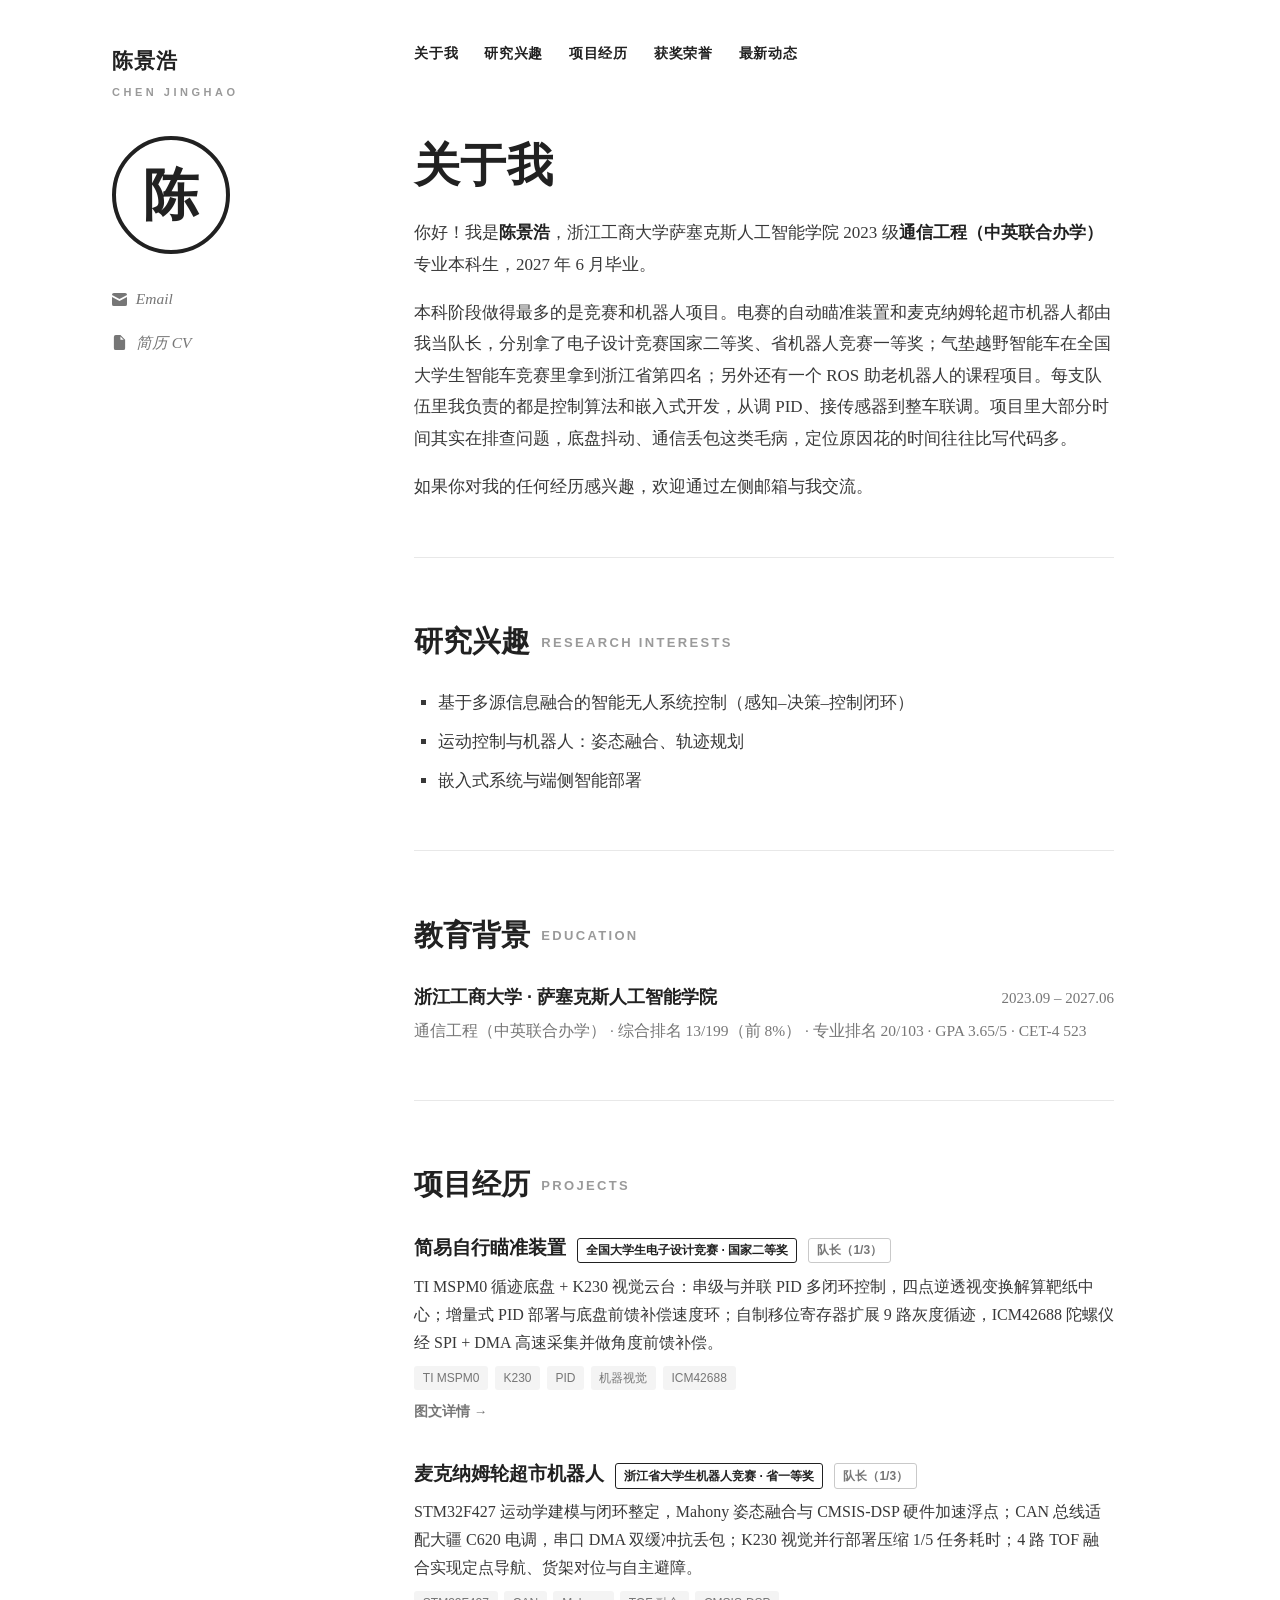
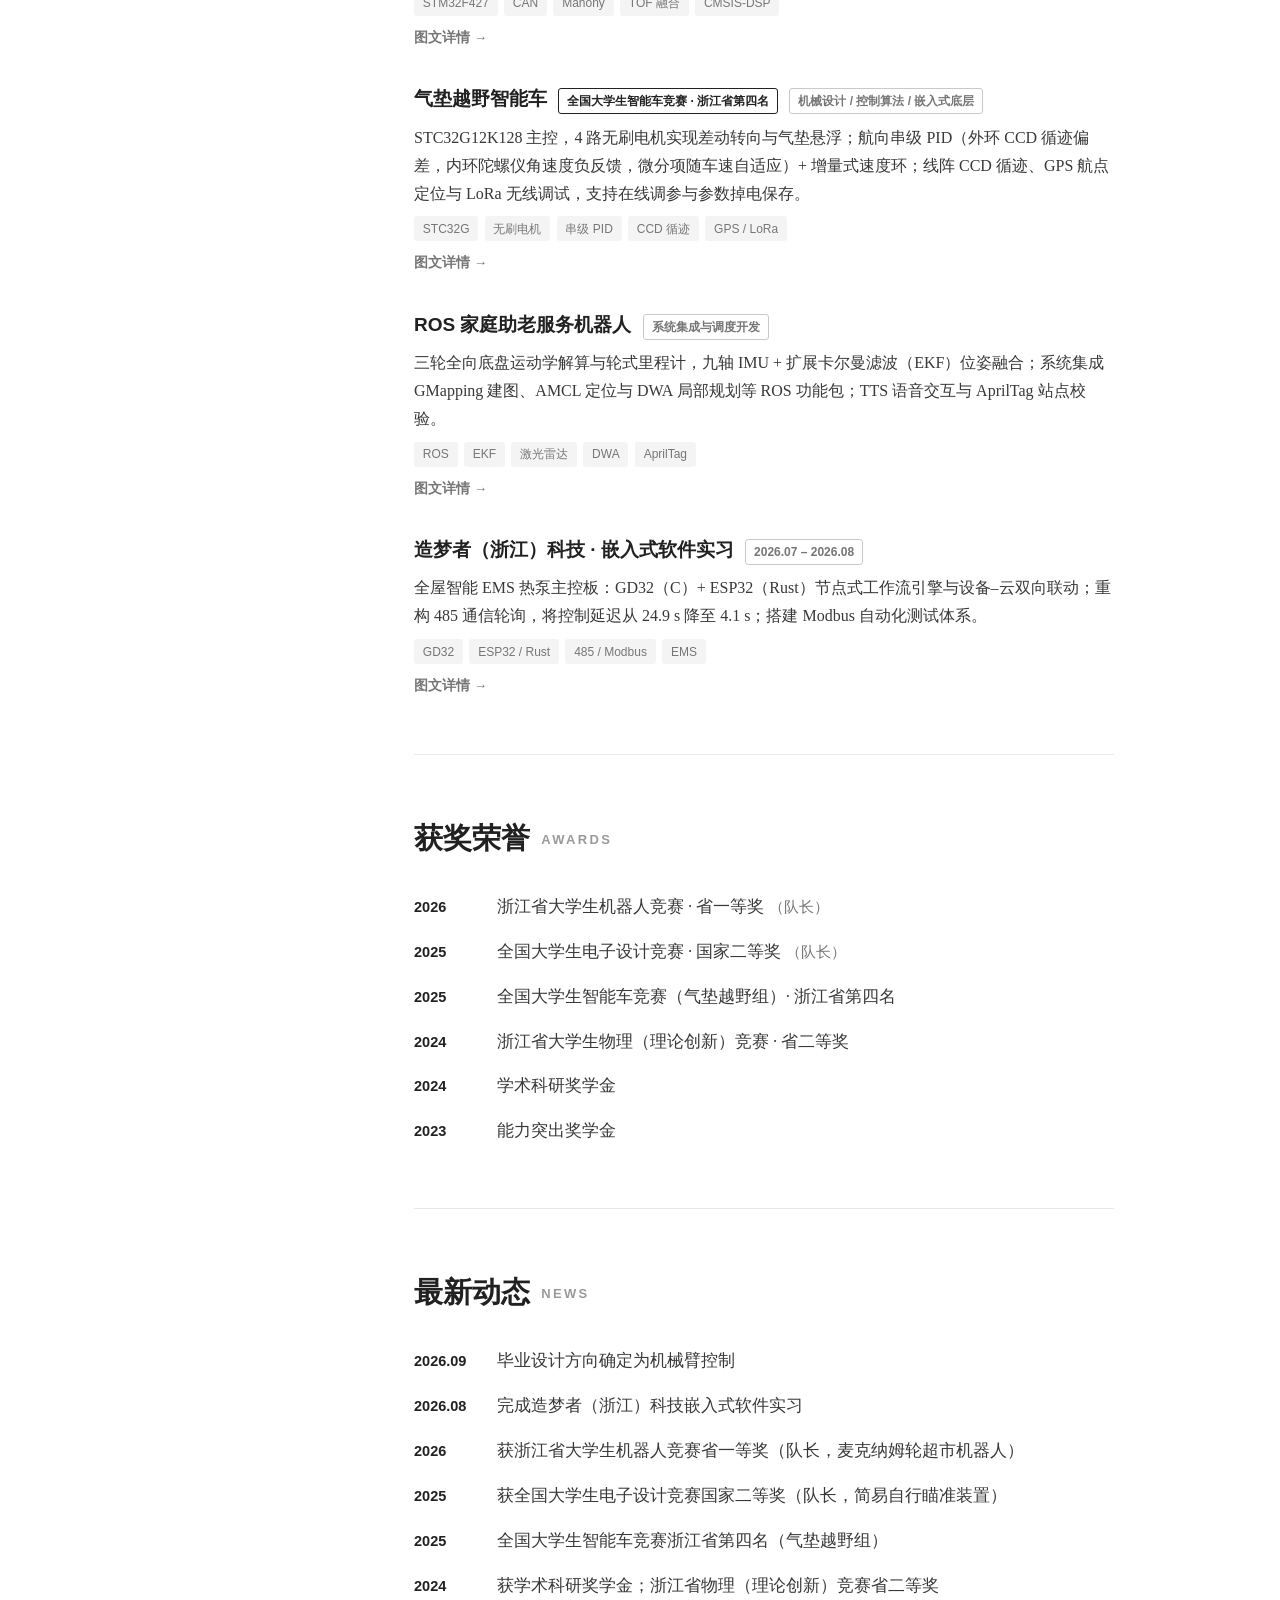
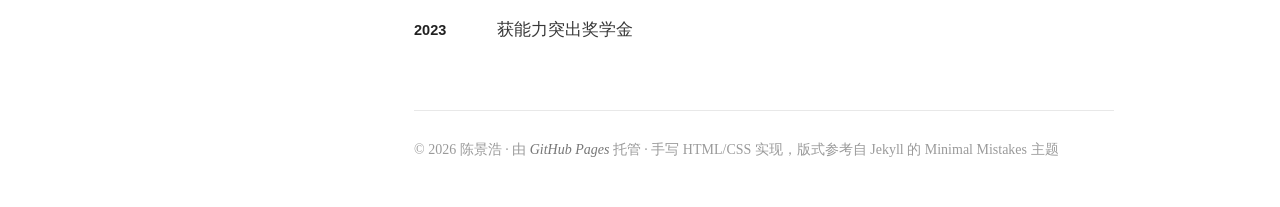
==== commit a6293097: "关于我文案去AI味：改为事实陈述，排名信息仅保留在教育背景栏" ====
--- a/index.html
+++ b/index.html
@@ -1,168 +1,189 @@
 <!DOCTYPE html>
 <html lang="zh-CN">
+
 <head>
-<meta charset="UTF-8">
-<meta name="viewport" content="width=device-width, initial-scale=1.0">
-<title>陈景浩 | Chen Jinghao</title>
-<meta name="description" content="陈景浩的个人主页 — 浙江工商大学萨塞克斯人工智能学院通信工程专业本科生，研究方向：基于多源信息融合的智能无人系统控制。">
-<link rel="icon" href="data:image/svg+xml,%3Csvg xmlns='http://www.w3.org/2000/svg' viewBox='0 0 100 100'%3E%3Ccircle cx='50' cy='50' r='44' fill='none' stroke='%23111' stroke-width='7'/%3E%3Ctext x='50' y='68' font-size='52' text-anchor='middle' font-family='serif' font-weight='bold' fill='%23111'%3E陈%3C/text%3E%3C/svg%3E">
-<link rel="stylesheet" href="assets/style.css">
+  <meta charset="UTF-8">
+  <meta name="viewport" content="width=device-width, initial-scale=1.0">
+  <title>陈景浩 | Chen Jinghao</title>
+  <meta name="description" content="陈景浩的个人主页 — 浙江工商大学萨塞克斯人工智能学院通信工程专业本科生，研究方向：基于多源信息融合的智能无人系统控制。">
+  <link rel="icon"
+    href="data:image/svg+xml,%3Csvg xmlns='http://www.w3.org/2000/svg' viewBox='0 0 100 100'%3E%3Ccircle cx='50' cy='50' r='44' fill='none' stroke='%23111' stroke-width='7'/%3E%3Ctext x='50' y='68' font-size='52' text-anchor='middle' font-family='serif' font-weight='bold' fill='%23111'%3E陈%3C/text%3E%3C/svg%3E">
+  <link rel="stylesheet" href="assets/style.css">
 </head>
+
 <body>
 
-<div class="layout">
+  <div class="layout">
 
-  <!-- ========== 侧栏 ========== -->
-  <aside class="sidebar">
-    <div class="site-title">陈景浩</div>
-    <div class="site-sub">Chen Jinghao</div>
+    <!-- ========== 侧栏 ========== -->
+    <aside class="sidebar">
+      <div class="site-title">陈景浩</div>
+      <div class="site-sub">Chen Jinghao</div>
 
-    <div class="logo" aria-hidden="true">陈</div>
+      <div class="logo" aria-hidden="true">陈</div>
 
-    <ul class="contact">
-      <li>
-        <a href="mailto:13757877973@163.com">
-          <svg viewBox="0 0 16 16"><path d="M0 3a2 2 0 0 1 2-2h12a2 2 0 0 1 2 2v.2L8 7.5.0 3.2ZM0 5.4V13a2 2 0 0 0 2 2h12a2 2 0 0 0 2-2V5.4L8.5 9.4a1 1 0 0 1-1 0Z"/></svg>
-          Email
-        </a>
-      </li>
-      <li>
-        <a href="assets/cv.pdf" target="_blank" rel="noopener">
-          <svg viewBox="0 0 16 16"><path d="M4 0h5l5 5v9a2 2 0 0 1-2 2H4a2 2 0 0 1-2-2V2a2 2 0 0 1 2-2Zm5 1.5V5h3.5Z"/></svg>
-          简历 CV
-        </a>
-      </li>
-      <!-- 想加其他链接（GitHub / 知乎 / LinkedIn），复制下面这一行改文字与 href 即可：
+      <ul class="contact">
+        <li>
+          <a href="mailto:13757877973@163.com">
+            <svg viewBox="0 0 16 16">
+              <path
+                d="M0 3a2 2 0 0 1 2-2h12a2 2 0 0 1 2 2v.2L8 7.5.0 3.2ZM0 5.4V13a2 2 0 0 0 2 2h12a2 2 0 0 0 2-2V5.4L8.5 9.4a1 1 0 0 1-1 0Z" />
+            </svg>
+            Email
+          </a>
+        </li>
+        <li>
+          <a href="assets/cv.pdf" target="_blank" rel="noopener">
+            <svg viewBox="0 0 16 16">
+              <path d="M4 0h5l5 5v9a2 2 0 0 1-2 2H4a2 2 0 0 1-2-2V2a2 2 0 0 1 2-2Zm5 1.5V5h3.5Z" />
+            </svg>
+            简历 CV
+          </a>
+        </li>
+        <!-- 想加其他链接（GitHub / 知乎 / LinkedIn），复制下面这一行改文字与 href 即可：
       <li><a href="https://github.com/你的用户名"><svg viewBox="0 0 16 16" fill="currentColor"><path d="M8 0C3.58 0 0 3.58 0 8c0 3.54 2.29 6.53 5.47 7.59.4.07.55-.17.55-.38 0-.19-.01-.82-.01-1.49-2.01.37-2.53-.49-2.69-.94-.09-.23-.48-.94-.82-1.13-.28-.15-.68-.52-.01-.53.63-.01 1.08.58 1.23.82.72 1.21 1.87.87 2.33.66.07-.52.28-.87.51-1.07-1.78-.2-3.64-.89-3.64-3.95 0-.87.31-1.59.82-2.15-.08-.2-.36-1.02.08-2.12 0 0 .67-.21 2.2.82a7.42 7.42 0 0 1 4 0c1.53-1.04 2.2-.82 2.2-.82.44 1.1.16 1.92.08 2.12.51.56.82 1.27.82 2.15 0 3.07-1.87 3.75-3.65 3.95.29.25.54.73.54 1.48 0 1.07-.01 1.93-.01 2.2 0 .21.15.46.55.38A8.01 8.01 0 0 0 16 8c0-4.42-3.58-8-8-8Z"/></svg>GitHub</a></li>
       -->
-    </ul>
-  </aside>
+      </ul>
+    </aside>
 
-  <!-- ========== 正文 ========== -->
-  <main class="main">
+    <!-- ========== 正文 ========== -->
+    <main class="main">
 
-    <nav class="nav">
-      <a href="#about">关于我</a>
-      <a href="#interests">研究兴趣</a>
-      <a href="#projects">项目经历</a>
-      <a href="#awards">获奖荣誉</a>
-      <a href="#news">最新动态</a>
-    </nav>
+      <nav class="nav">
+        <a href="#about">关于我</a>
+        <a href="#interests">研究兴趣</a>
+        <a href="#projects">项目经历</a>
+        <a href="#awards">获奖荣誉</a>
+        <a href="#news">最新动态</a>
+      </nav>
 
-    <section id="about" class="plain">
-      <h1>关于我</h1>
-      <p>你好！我是<strong>陈景浩</strong>，浙江工商大学萨塞克斯人工智能学院 2023 级<strong>通信工程（中英联合办学）</strong>专业本科生，2027 年 6 月毕业。目前综合排名 <strong>13/199（前 8%）</strong>，加权平均分 86.5（GPA 3.65/5）。</p>
-      <p>我喜欢把想法做成真正能跑起来的机器：从电赛的自动瞄准装置、麦克纳姆轮超市机器人，到气垫越野智能车，我大多以队长身份负责控制算法与嵌入式开发。在一次次调试中，我找到了自己在<strong>控制系统与机器人</strong>方向上的热情——我做事有耐心、乐于排查问题，也享受机器真正动起来的那一刻。</p>
-      <p>如果你对我的任何经历感兴趣，欢迎通过左侧邮箱与我交流。</p>
-    </section>
+      <section id="about" class="plain">
+        <h1>关于我</h1>
+        <p>你好！我是<strong>陈景浩</strong>，浙江工商大学萨塞克斯人工智能学院 2023 级<strong>通信工程（中英联合办学）</strong>专业本科生，2027 年 6 月毕业。</p>
+        <p>
+          本科阶段做得最多的是竞赛和机器人项目。电赛的自动瞄准装置和麦克纳姆轮超市机器人都由我当队长，分别拿了电子设计竞赛国家二等奖、省机器人竞赛一等奖；气垫越野智能车在全国大学生智能车竞赛里拿到浙江省第四名；另外还有一个 ROS 助老机器人的课程项目。每支队伍里我负责的都是控制算法和嵌入式开发，从调 PID、接传感器到整车联调。项目里大部分时间其实在排查问题，底盘抖动、通信丢包这类毛病，定位原因花的时间往往比写代码多。
+        </p>
+        <p>如果你对我的任何经历感兴趣，欢迎通过左侧邮箱与我交流。</p>
+      </section>
 
-    <section id="interests" class="plain">
-      <h2>研究兴趣<span class="en">Research Interests</span></h2>
-      <ul>
-        <li>基于多源信息融合的智能无人系统控制（感知–决策–控制闭环）</li>
-        <li>运动控制与机器人：多闭环 PID、姿态融合、轨迹规划</li>
-        <li>嵌入式系统与端侧智能部署</li>
-        <li>SLAM 与多传感器融合定位</li>
-      </ul>
-    </section>
+      <section id="interests" class="plain">
+        <h2>研究兴趣<span class="en">Research Interests</span></h2>
+        <ul>
+          <li>基于多源信息融合的智能无人系统控制（感知–决策–控制闭环）</li>
+          <li>运动控制与机器人：姿态融合、轨迹规划</li>
+          <li>嵌入式系统与端侧智能部署</li>
+        </ul>
+      </section>
 
-    <section id="education">
-      <h2>教育背景<span class="en">Education</span></h2>
-      <div class="edu-line">
-        <span class="school">浙江工商大学 · 萨塞克斯人工智能学院</span>
-        <span class="time">2023.09 – 2027.06</span>
-      </div>
-      <div class="edu-meta">通信工程（中英联合办学） · 综合排名 13/199（前 8%） · 专业排名 20/103 · GPA 3.65/5 · CET-4 523</div>
-    </section>
+      <section id="education">
+        <h2>教育背景<span class="en">Education</span></h2>
+        <div class="edu-line">
+          <span class="school">浙江工商大学 · 萨塞克斯人工智能学院</span>
+          <span class="time">2023.09 – 2027.06</span>
+        </div>
+        <div class="edu-meta">通信工程（中英联合办学） · 综合排名 13/199（前 8%） · 专业排名 20/103 · GPA 3.65/5 · CET-4 523</div>
+      </section>
 
-    <section id="projects">
-      <h2>项目经历<span class="en">Projects</span></h2>
+      <section id="projects">
+        <h2>项目经历<span class="en">Projects</span></h2>
 
-      <div class="proj">
-        <div class="proj-head">
-          <h3><a href="pages/aiming.html">简易自行瞄准装置</a></h3>
-          <span class="badge">全国大学生电子设计竞赛 · 国家二等奖</span>
-          <span class="badge soft">队长（1/3）</span>
+        <div class="proj">
+          <div class="proj-head">
+            <h3><a href="pages/aiming.html">简易自行瞄准装置</a></h3>
+            <span class="badge">全国大学生电子设计竞赛 · 国家二等奖</span>
+            <span class="badge soft">队长（1/3）</span>
+          </div>
+          <p>TI MSPM0 循迹底盘 + K230 视觉云台：串级与并联 PID 多闭环控制，四点逆透视变换解算靶纸中心；增量式 PID 部署与底盘前馈补偿速度环；自制移位寄存器扩展 9 路灰度循迹，ICM42688
+            陀螺仪经 SPI + DMA 高速采集并做角度前馈补偿。</p>
+          <div class="tags"><span>TI MSPM0</span><span>K230</span><span>PID</span><span>机器视觉</span><span>ICM42688</span>
+          </div>
+          <p class="more"><a href="pages/aiming.html">图文详情 →</a></p>
         </div>
-        <p>TI MSPM0 循迹底盘 + K230 视觉云台：串级与并联 PID 多闭环控制，四点逆透视变换解算靶纸中心；增量式 PID 部署与底盘前馈补偿速度环；自制移位寄存器扩展 9 路灰度循迹，ICM42688 陀螺仪经 SPI + DMA 高速采集并做角度前馈补偿。</p>
-        <div class="tags"><span>TI MSPM0</span><span>K230</span><span>PID</span><span>机器视觉</span><span>ICM42688</span></div>
-        <p class="more"><a href="pages/aiming.html">图文详情 →</a></p>
-      </div>
 
-      <div class="proj">
-        <div class="proj-head">
-          <h3><a href="pages/mecanum.html">麦克纳姆轮超市机器人</a></h3>
-          <span class="badge">浙江省大学生机器人竞赛 · 省一等奖</span>
-          <span class="badge soft">队长（1/3）</span>
+        <div class="proj">
+          <div class="proj-head">
+            <h3><a href="pages/mecanum.html">麦克纳姆轮超市机器人</a></h3>
+            <span class="badge">浙江省大学生机器人竞赛 · 省一等奖</span>
+            <span class="badge soft">队长（1/3）</span>
+          </div>
+          <p>STM32F427 运动学建模与闭环整定，Mahony 姿态融合与 CMSIS-DSP 硬件加速浮点；CAN 总线适配大疆 C620 电调，串口 DMA 双缓冲抗丢包；K230 视觉并行部署压缩 1/5
+            任务耗时；4 路 TOF 融合实现定点导航、货架对位与自主避障。</p>
+          <div class="tags"><span>STM32F427</span><span>CAN</span><span>Mahony</span><span>TOF
+              融合</span><span>CMSIS-DSP</span></div>
+          <p class="more"><a href="pages/mecanum.html">图文详情 →</a></p>
         </div>
-        <p>STM32F427 运动学建模与闭环整定，Mahony 姿态融合与 CMSIS-DSP 硬件加速浮点；CAN 总线适配大疆 C620 电调，串口 DMA 双缓冲抗丢包；K230 视觉并行部署压缩 1/5 任务耗时；4 路 TOF 融合实现定点导航、货架对位与自主避障。</p>
-        <div class="tags"><span>STM32F427</span><span>CAN</span><span>Mahony</span><span>TOF 融合</span><span>CMSIS-DSP</span></div>
-        <p class="more"><a href="pages/mecanum.html">图文详情 →</a></p>
-      </div>
 
-      <div class="proj">
-        <div class="proj-head">
-          <h3><a href="pages/hovercraft.html">气垫越野智能车</a></h3>
-          <span class="badge">全国大学生智能车竞赛 · 浙江省第四名</span>
-          <span class="badge soft">机械设计 / 控制算法 / 嵌入式底层</span>
+        <div class="proj">
+          <div class="proj-head">
+            <h3><a href="pages/hovercraft.html">气垫越野智能车</a></h3>
+            <span class="badge">全国大学生智能车竞赛 · 浙江省第四名</span>
+            <span class="badge soft">机械设计 / 控制算法 / 嵌入式底层</span>
+          </div>
+          <p>STC32G12K128 主控，4 路无刷电机实现差动转向与气垫悬浮；航向串级 PID（外环 CCD 循迹偏差，内环陀螺仪角速度负反馈，微分项随车速自适应）+ 增量式速度环；线阵 CCD 循迹、GPS 航点定位与
+            LoRa 无线调试，支持在线调参与参数掉电保存。</p>
+          <div class="tags"><span>STC32G</span><span>无刷电机</span><span>串级 PID</span><span>CCD 循迹</span><span>GPS /
+              LoRa</span></div>
+          <p class="more"><a href="pages/hovercraft.html">图文详情 →</a></p>
         </div>
-        <p>STC32G12K128 主控，4 路无刷电机实现差动转向与气垫悬浮；航向串级 PID（外环 CCD 循迹偏差，内环陀螺仪角速度负反馈，微分项随车速自适应）+ 增量式速度环；线阵 CCD 循迹、GPS 航点定位与 LoRa 无线调试，支持在线调参与参数掉电保存。</p>
-        <div class="tags"><span>STC32G</span><span>无刷电机</span><span>串级 PID</span><span>CCD 循迹</span><span>GPS / LoRa</span></div>
-        <p class="more"><a href="pages/hovercraft.html">图文详情 →</a></p>
-      </div>
 
-      <div class="proj">
-        <div class="proj-head">
-          <h3><a href="pages/ros.html">ROS 家庭助老服务机器人</a></h3>
-          <span class="badge soft">系统集成与调度开发</span>
+        <div class="proj">
+          <div class="proj-head">
+            <h3><a href="pages/ros.html">ROS 家庭助老服务机器人</a></h3>
+            <span class="badge soft">系统集成与调度开发</span>
+          </div>
+          <p>三轮全向底盘运动学解算与轮式里程计，九轴 IMU + 扩展卡尔曼滤波（EKF）位姿融合；系统集成 GMapping 建图、AMCL 定位与 DWA 局部规划等 ROS 功能包；TTS 语音交互与 AprilTag
+            站点校验。</p>
+          <div class="tags"><span>ROS</span><span>EKF</span><span>激光雷达</span><span>DWA</span><span>AprilTag</span></div>
+          <p class="more"><a href="pages/ros.html">图文详情 →</a></p>
         </div>
-        <p>三轮全向底盘运动学解算与轮式里程计，九轴 IMU + 扩展卡尔曼滤波（EKF）位姿融合；系统集成 GMapping 建图、AMCL 定位与 DWA 局部规划等 ROS 功能包；TTS 语音交互与 AprilTag 站点校验。</p>
-        <div class="tags"><span>ROS</span><span>EKF</span><span>激光雷达</span><span>DWA</span><span>AprilTag</span></div>
-        <p class="more"><a href="pages/ros.html">图文详情 →</a></p>
-      </div>
 
-      <div class="proj">
-        <div class="proj-head">
-          <h3><a href="pages/internship.html">造梦者（浙江）科技 · 嵌入式软件实习</a></h3>
-          <span class="badge soft">2026.07 – 2026.08</span>
+        <div class="proj">
+          <div class="proj-head">
+            <h3><a href="pages/internship.html">造梦者（浙江）科技 · 嵌入式软件实习</a></h3>
+            <span class="badge soft">2026.07 – 2026.08</span>
+          </div>
+          <p>全屋智能 EMS 热泵主控板：GD32（C）+ ESP32（Rust）节点式工作流引擎与设备–云双向联动；重构 485 通信轮询，将控制延迟从 24.9 s 降至 4.1 s；搭建 Modbus 自动化测试体系。
+          </p>
+          <div class="tags"><span>GD32</span><span>ESP32 / Rust</span><span>485 / Modbus</span><span>EMS</span></div>
+          <p class="more"><a href="pages/internship.html">图文详情 →</a></p>
         </div>
-        <p>全屋智能 EMS 热泵主控板：GD32（C）+ ESP32（Rust）节点式工作流引擎与设备–云双向联动；重构 485 通信轮询，将控制延迟从 24.9 s 降至 4.1 s；搭建 Modbus 自动化测试体系。</p>
-        <div class="tags"><span>GD32</span><span>ESP32 / Rust</span><span>485 / Modbus</span><span>EMS</span></div>
-        <p class="more"><a href="pages/internship.html">图文详情 →</a></p>
-      </div>
-    </section>
+      </section>
 
-    <section id="awards">
-      <h2>获奖荣誉<span class="en">Awards</span></h2>
-      <ul class="list">
-        <li><span class="when">2026</span><span class="what">浙江省大学生机器人竞赛 · 省一等奖 <span class="role">（队长）</span></span></li>
-        <li><span class="when">2025</span><span class="what">全国大学生电子设计竞赛 · 国家二等奖 <span class="role">（队长）</span></span></li>
-        <li><span class="when">2025</span><span class="what">全国大学生智能车竞赛（气垫越野组）· 浙江省第四名</span></li>
-        <li><span class="when">2024</span><span class="what">浙江省大学生物理（理论创新）竞赛 · 省二等奖</span></li>
-        <li><span class="when">2024</span><span class="what">学术科研奖学金</span></li>
-        <li><span class="when">2023</span><span class="what">能力突出奖学金</span></li>
-      </ul>
-    </section>
+      <section id="awards">
+        <h2>获奖荣誉<span class="en">Awards</span></h2>
+        <ul class="list">
+          <li><span class="when">2026</span><span class="what">浙江省大学生机器人竞赛 · 省一等奖 <span class="role">（队长）</span></span>
+          </li>
+          <li><span class="when">2025</span><span class="what">全国大学生电子设计竞赛 · 国家二等奖 <span class="role">（队长）</span></span>
+          </li>
+          <li><span class="when">2025</span><span class="what">全国大学生智能车竞赛（气垫越野组）· 浙江省第四名</span></li>
+          <li><span class="when">2024</span><span class="what">浙江省大学生物理（理论创新）竞赛 · 省二等奖</span></li>
+          <li><span class="when">2024</span><span class="what">学术科研奖学金</span></li>
+          <li><span class="when">2023</span><span class="what">能力突出奖学金</span></li>
+        </ul>
+      </section>
 
-    <section id="news">
-      <h2>最新动态<span class="en">News</span></h2>
-      <ul class="list">
-        <li><span class="when">2026.09</span><span class="what">毕业设计方向确定为机械臂控制</span></li>
-        <li><span class="when">2026.08</span><span class="what">完成造梦者（浙江）科技嵌入式软件实习</span></li>
-        <li><span class="when">2026</span><span class="what">获浙江省大学生机器人竞赛省一等奖（队长，麦克纳姆轮超市机器人）</span></li>
-        <li><span class="when">2025</span><span class="what">获全国大学生电子设计竞赛国家二等奖（队长，简易自行瞄准装置）</span></li>
-        <li><span class="when">2025</span><span class="what">全国大学生智能车竞赛浙江省第四名（气垫越野组）</span></li>
-        <li><span class="when">2024</span><span class="what">获学术科研奖学金；浙江省物理（理论创新）竞赛省二等奖</span></li>
-        <li><span class="when">2023</span><span class="what">获能力突出奖学金</span></li>
-      </ul>
-    </section>
+      <section id="news">
+        <h2>最新动态<span class="en">News</span></h2>
+        <ul class="list">
+          <li><span class="when">2026.09</span><span class="what">毕业设计方向确定为机械臂控制</span></li>
+          <li><span class="when">2026.08</span><span class="what">完成造梦者（浙江）科技嵌入式软件实习</span></li>
+          <li><span class="when">2026</span><span class="what">获浙江省大学生机器人竞赛省一等奖（队长，麦克纳姆轮超市机器人）</span></li>
+          <li><span class="when">2025</span><span class="what">获全国大学生电子设计竞赛国家二等奖（队长，简易自行瞄准装置）</span></li>
+          <li><span class="when">2025</span><span class="what">全国大学生智能车竞赛浙江省第四名（气垫越野组）</span></li>
+          <li><span class="when">2024</span><span class="what">获学术科研奖学金；浙江省物理（理论创新）竞赛省二等奖</span></li>
+          <li><span class="when">2023</span><span class="what">获能力突出奖学金</span></li>
+        </ul>
+      </section>
 
-    <footer>
-      © 2026 陈景浩 · 由 <a href="https://pages.github.com/" target="_blank" rel="noopener">GitHub Pages</a> 托管 · 手写 HTML/CSS 实现，版式参考自 Jekyll 的 Minimal Mistakes 主题
-    </footer>
+      <footer>
+        © 2026 陈景浩 · 由 <a href="https://pages.github.com/" target="_blank" rel="noopener">GitHub Pages</a> 托管 · 手写
+        HTML/CSS 实现，版式参考自 Jekyll 的 Minimal Mistakes 主题
+      </footer>
 
-  </main>
-</div>
+    </main>
+  </div>
 
 </body>
-</html>
+
+</html>
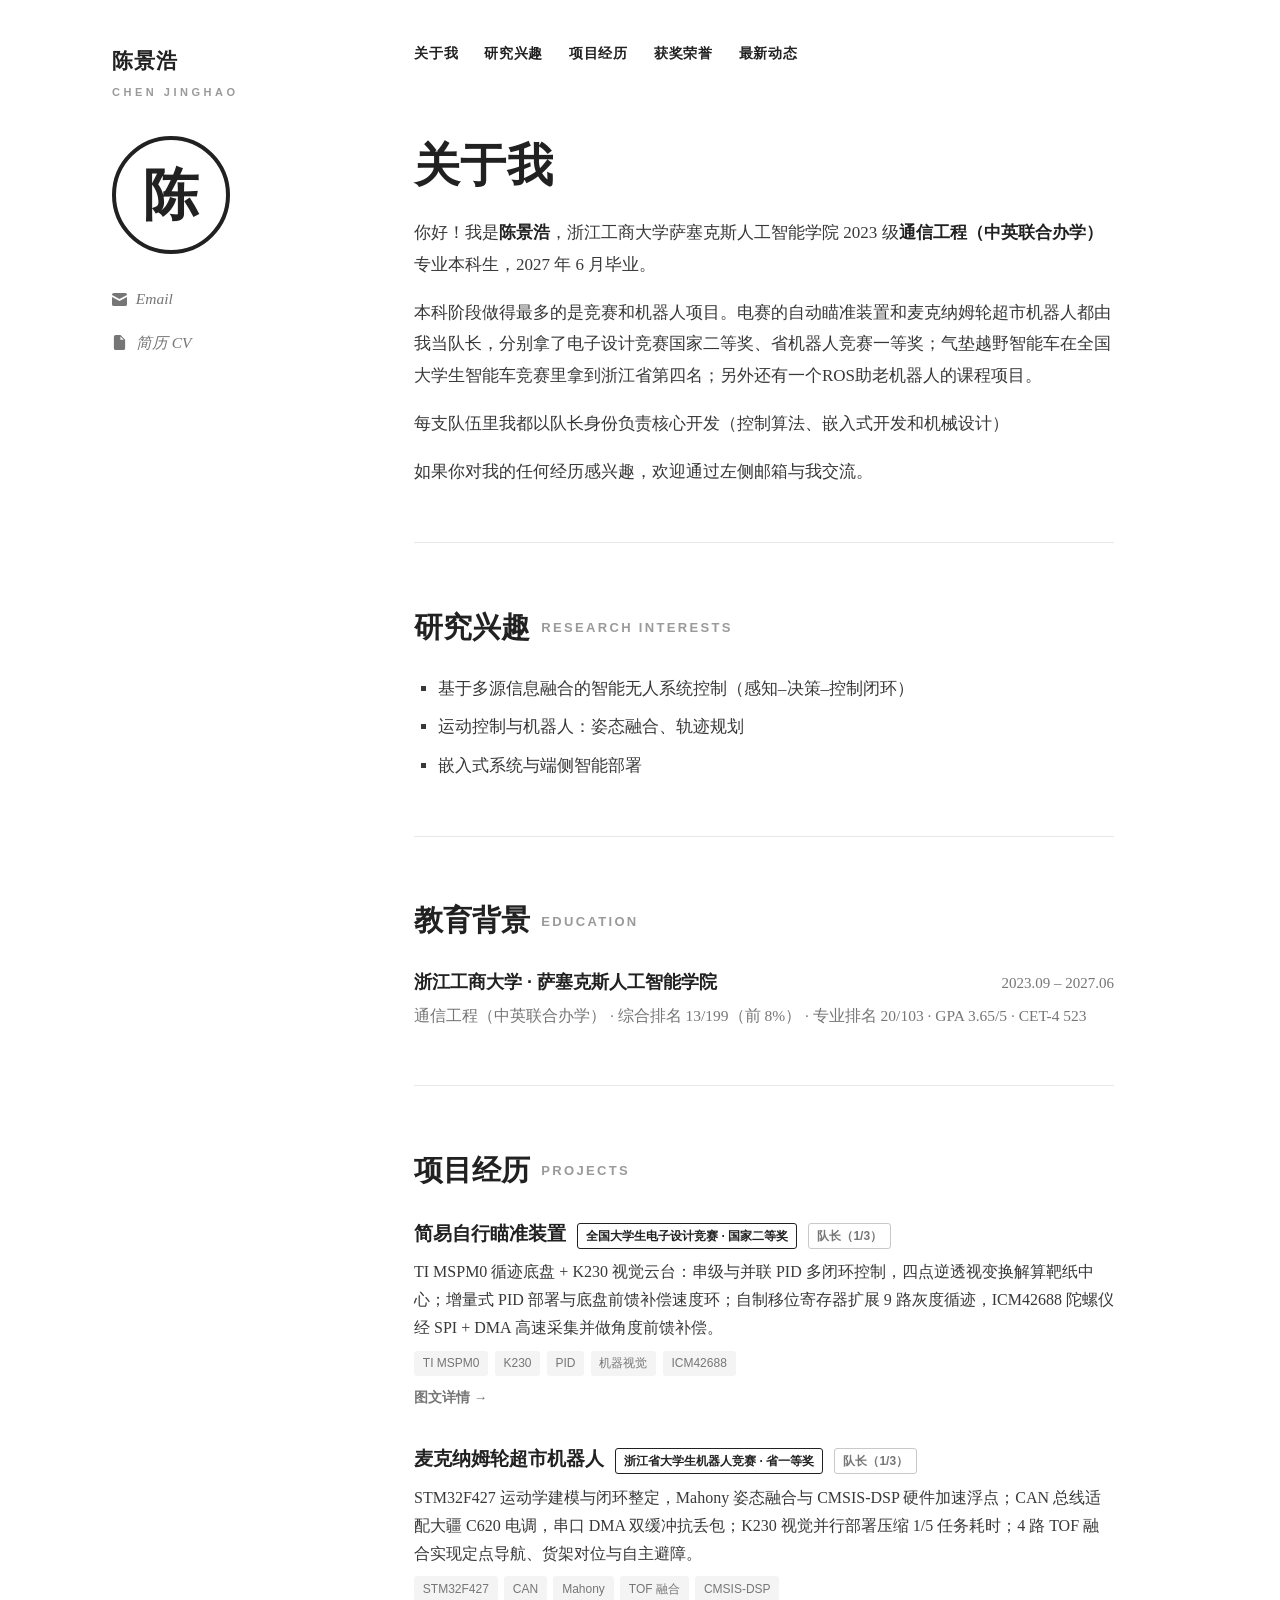
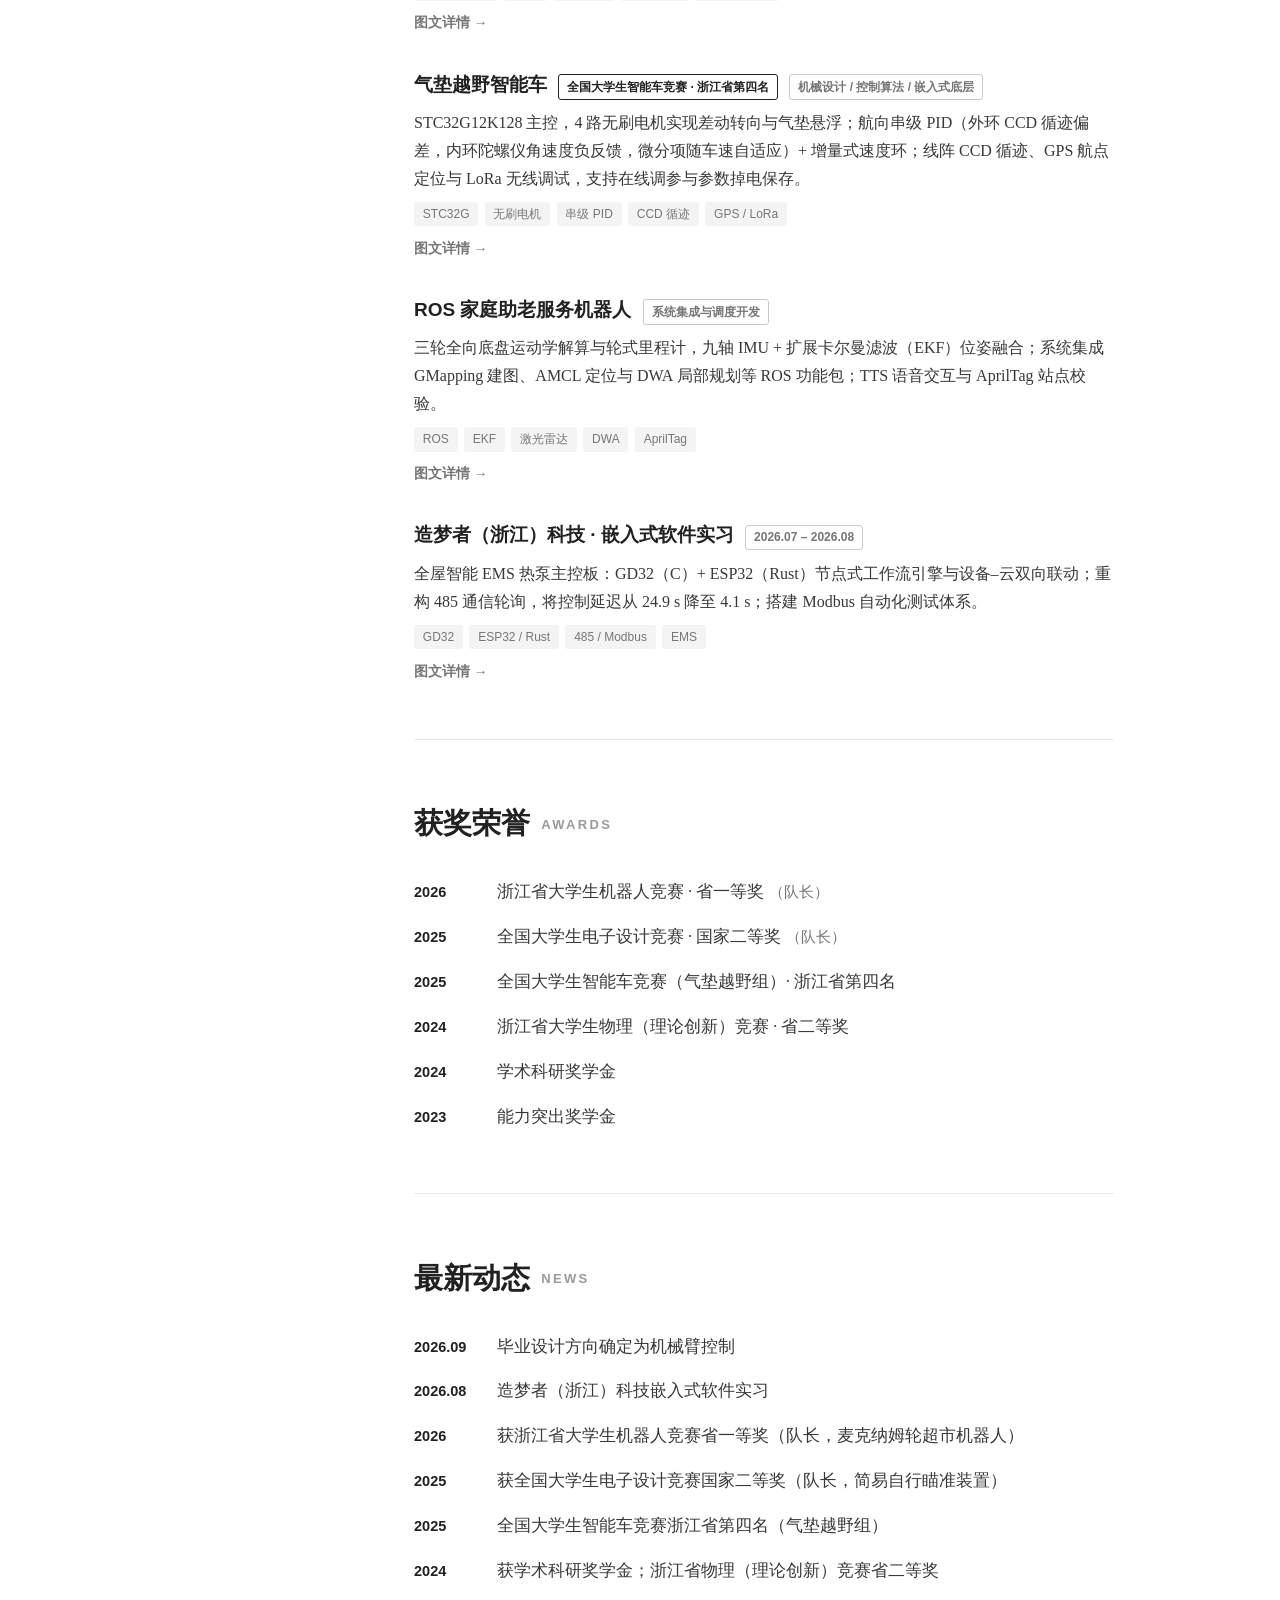
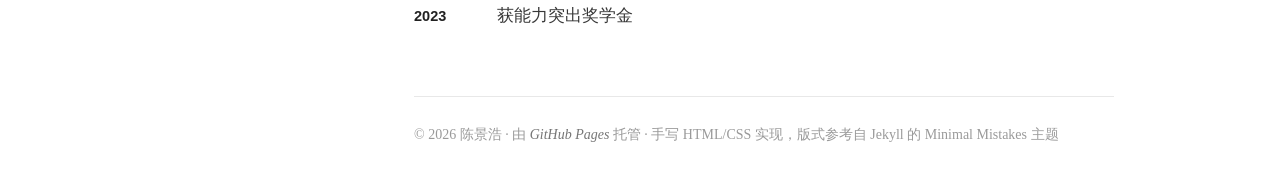
==== commit a8987a5e: "关于我：精简第二段并补角色描述句；最新动态微调实习措辞" ====
--- a/index.html
+++ b/index.html
@@ -61,8 +61,9 @@
         <h1>关于我</h1>
         <p>你好！我是<strong>陈景浩</strong>，浙江工商大学萨塞克斯人工智能学院 2023 级<strong>通信工程（中英联合办学）</strong>专业本科生，2027 年 6 月毕业。</p>
         <p>
-          本科阶段做得最多的是竞赛和机器人项目。电赛的自动瞄准装置和麦克纳姆轮超市机器人都由我当队长，分别拿了电子设计竞赛国家二等奖、省机器人竞赛一等奖；气垫越野智能车在全国大学生智能车竞赛里拿到浙江省第四名；另外还有一个 ROS 助老机器人的课程项目。每支队伍里我负责的都是控制算法和嵌入式开发，从调 PID、接传感器到整车联调。项目里大部分时间其实在排查问题，底盘抖动、通信丢包这类毛病，定位原因花的时间往往比写代码多。
+          本科阶段做得最多的是竞赛和机器人项目。电赛的自动瞄准装置和麦克纳姆轮超市机器人都由我当队长，分别拿了电子设计竞赛国家二等奖、省机器人竞赛一等奖；气垫越野智能车在全国大学生智能车竞赛里拿到浙江省第四名；另外还有一个ROS助老机器人的课程项目。
         </p>
+        <p>每支队伍里我都以队长身份负责核心开发（控制算法、嵌入式开发和机械设计）</p>
         <p>如果你对我的任何经历感兴趣，欢迎通过左侧邮箱与我交流。</p>
       </section>
 
@@ -167,7 +168,7 @@
         <h2>最新动态<span class="en">News</span></h2>
         <ul class="list">
           <li><span class="when">2026.09</span><span class="what">毕业设计方向确定为机械臂控制</span></li>
-          <li><span class="when">2026.08</span><span class="what">完成造梦者（浙江）科技嵌入式软件实习</span></li>
+          <li><span class="when">2026.08</span><span class="what">造梦者（浙江）科技嵌入式软件实习</span></li>
           <li><span class="when">2026</span><span class="what">获浙江省大学生机器人竞赛省一等奖（队长，麦克纳姆轮超市机器人）</span></li>
           <li><span class="when">2025</span><span class="what">获全国大学生电子设计竞赛国家二等奖（队长，简易自行瞄准装置）</span></li>
           <li><span class="when">2025</span><span class="what">全国大学生智能车竞赛浙江省第四名（气垫越野组）</span></li>
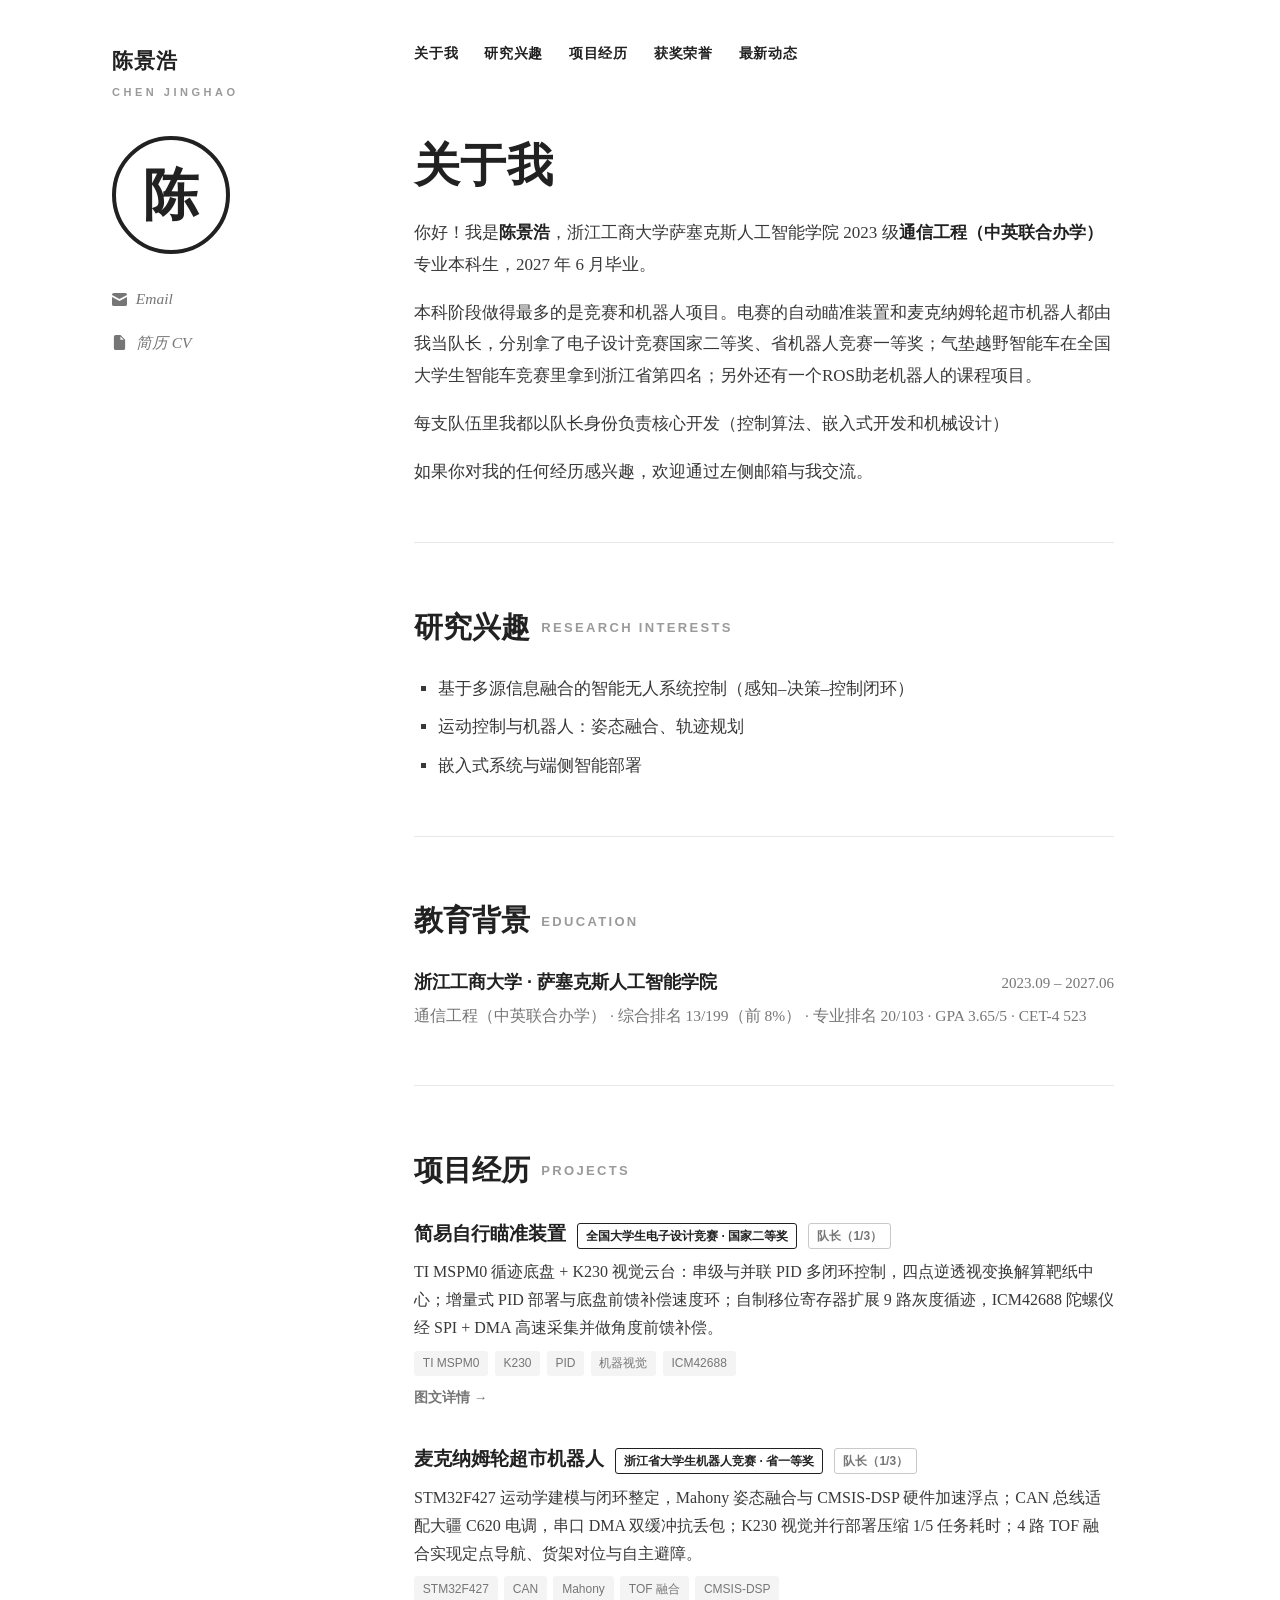
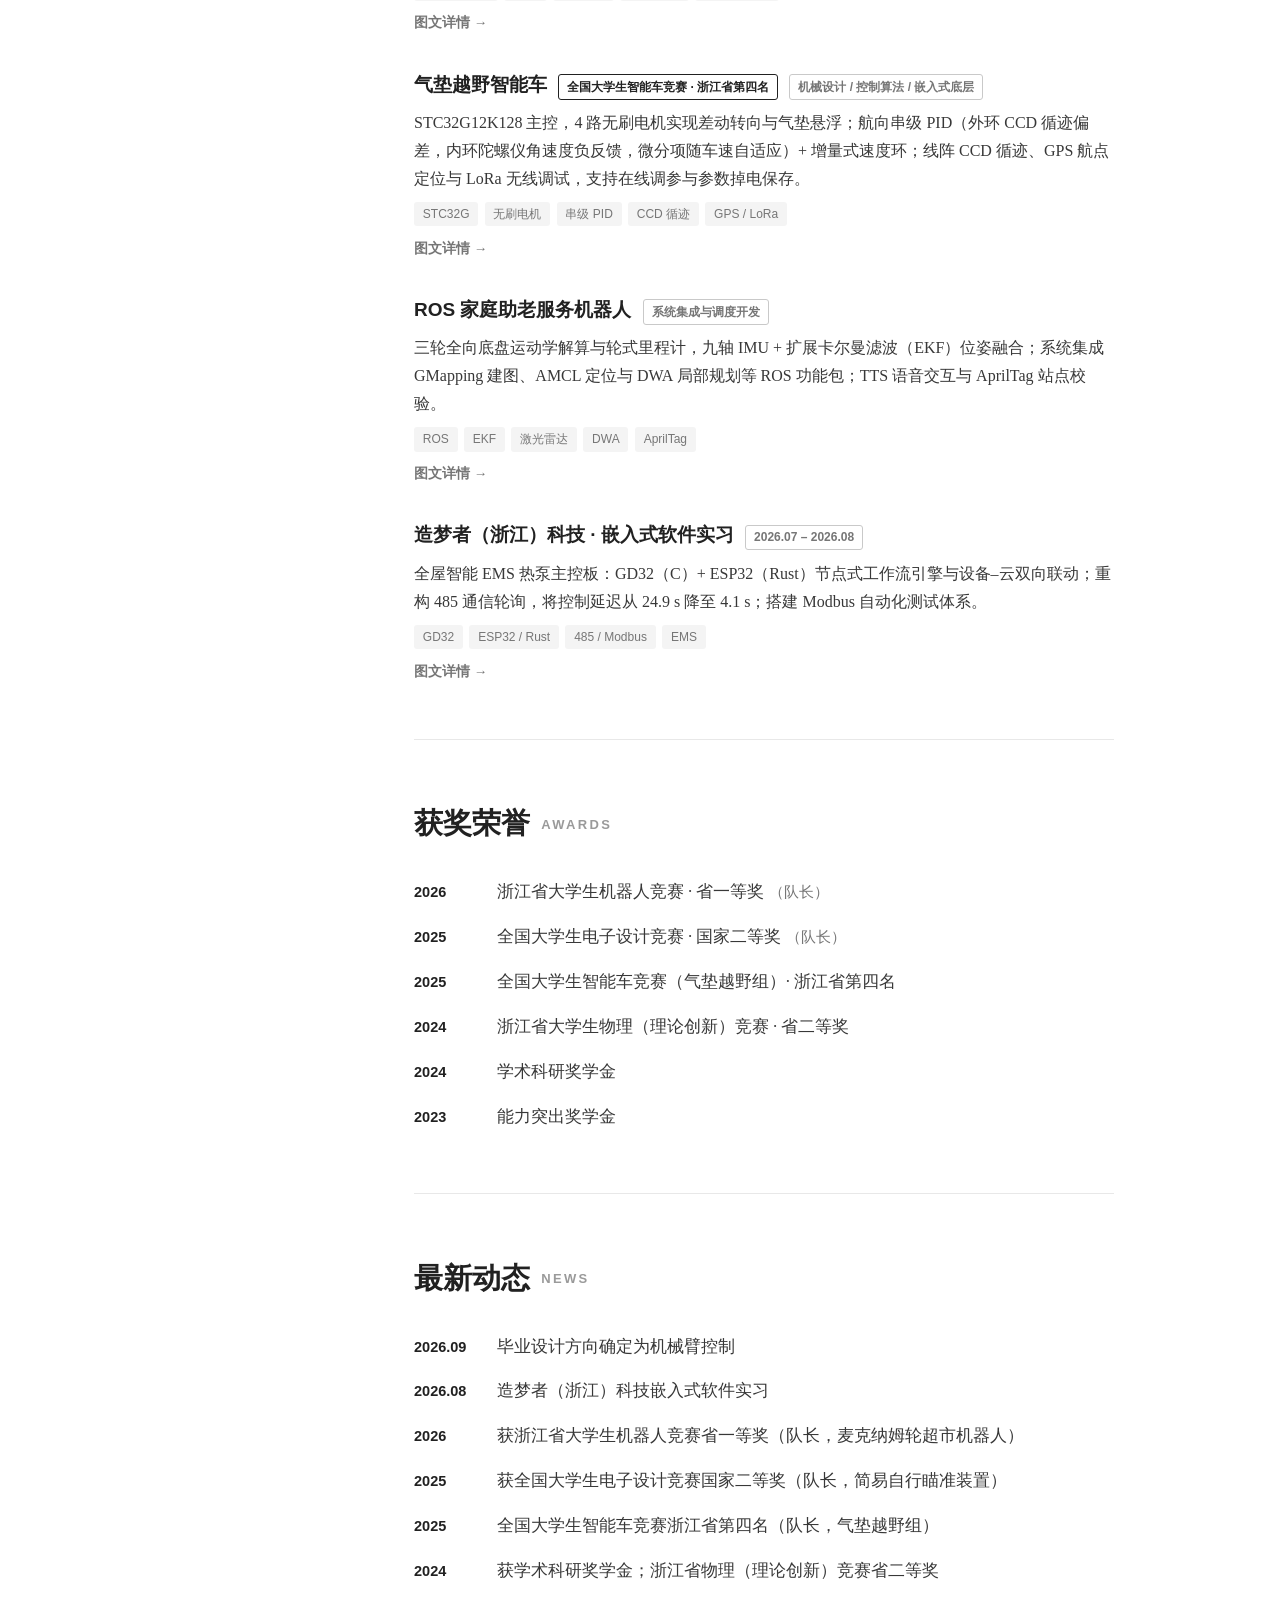
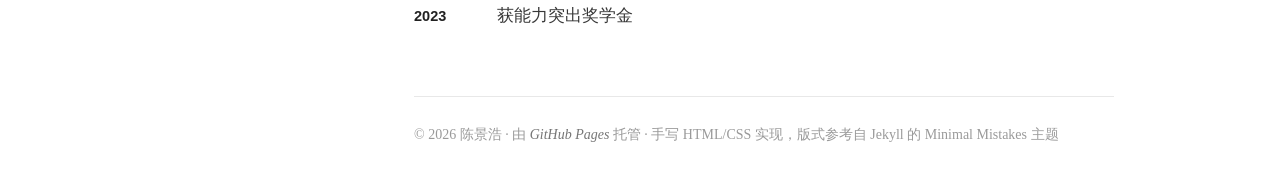
==== commit 1754dbf2: "智能车添加（队长）" ====
--- a/index.html
+++ b/index.html
@@ -171,7 +171,7 @@
           <li><span class="when">2026.08</span><span class="what">造梦者（浙江）科技嵌入式软件实习</span></li>
           <li><span class="when">2026</span><span class="what">获浙江省大学生机器人竞赛省一等奖（队长，麦克纳姆轮超市机器人）</span></li>
           <li><span class="when">2025</span><span class="what">获全国大学生电子设计竞赛国家二等奖（队长，简易自行瞄准装置）</span></li>
-          <li><span class="when">2025</span><span class="what">全国大学生智能车竞赛浙江省第四名（气垫越野组）</span></li>
+          <li><span class="when">2025</span><span class="what">全国大学生智能车竞赛浙江省第四名（队长，气垫越野组）</span></li>
           <li><span class="when">2024</span><span class="what">获学术科研奖学金；浙江省物理（理论创新）竞赛省二等奖</span></li>
           <li><span class="when">2023</span><span class="what">获能力突出奖学金</span></li>
         </ul>
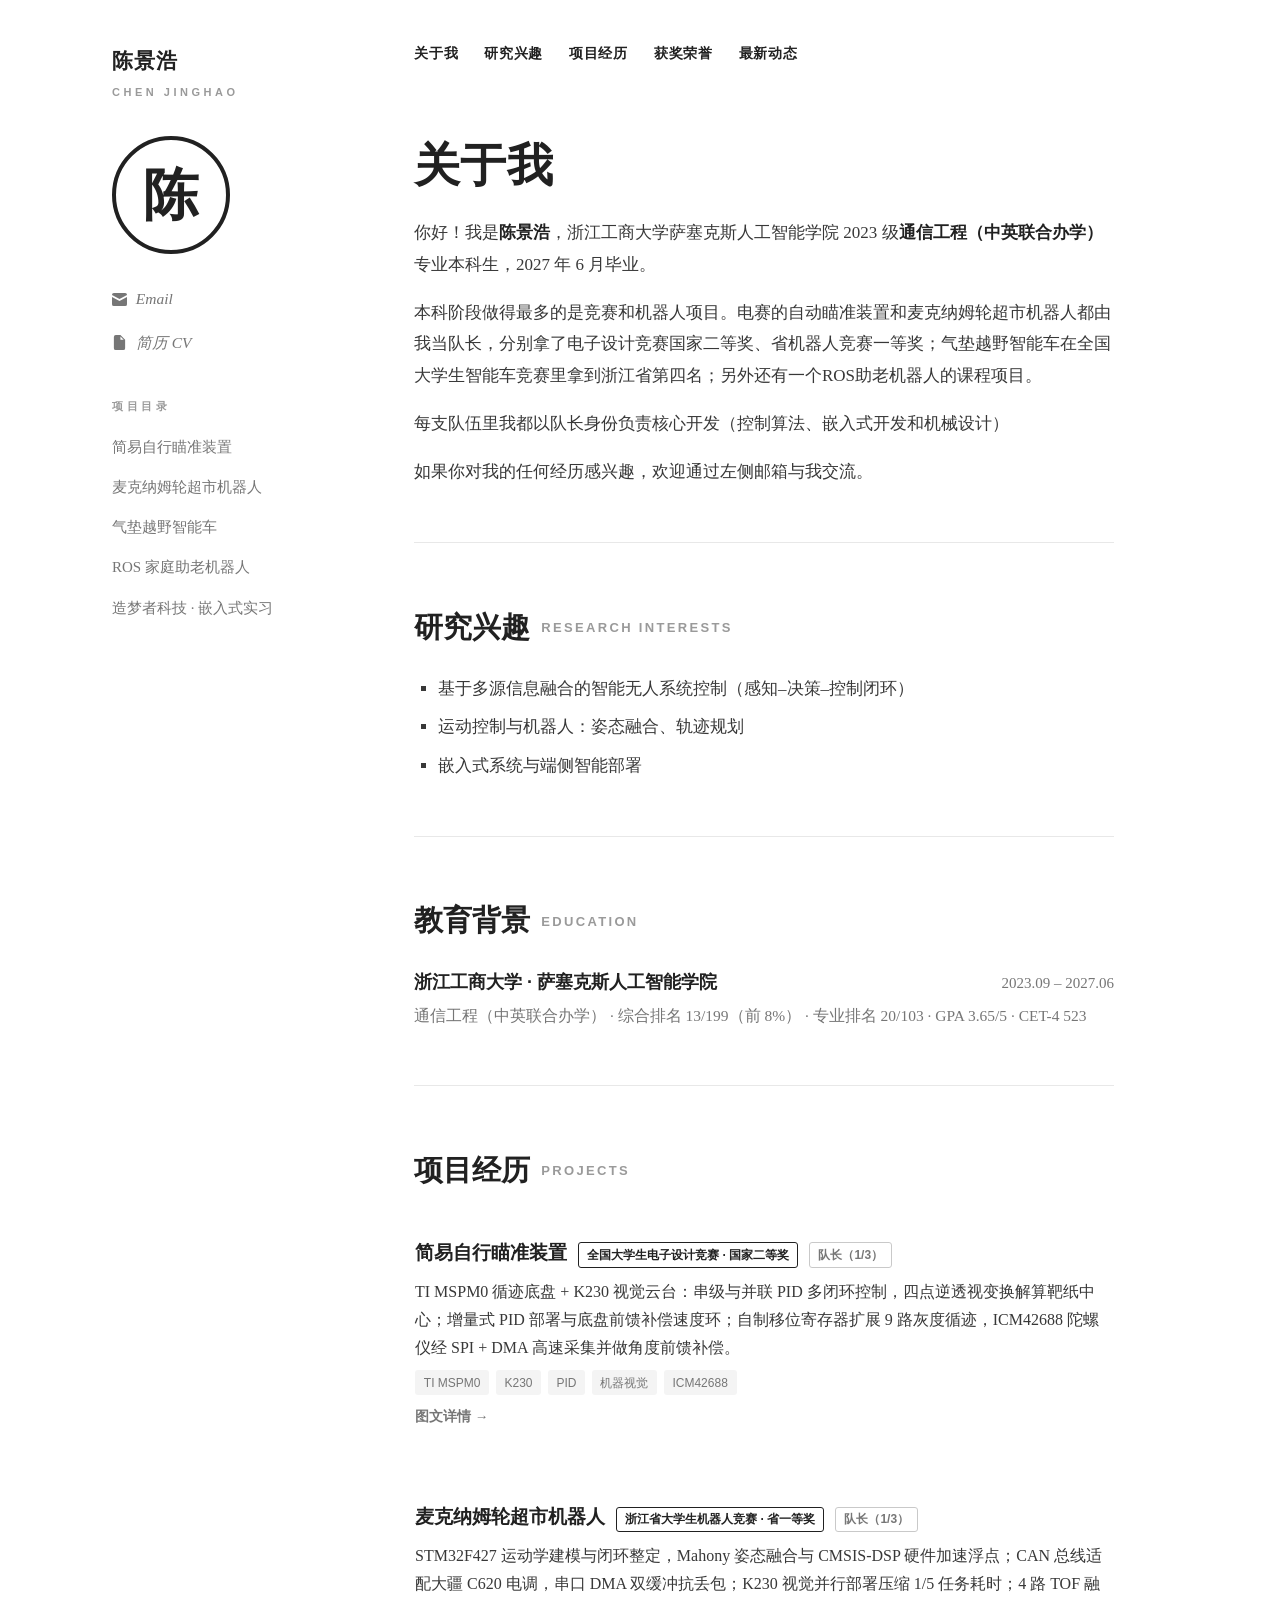
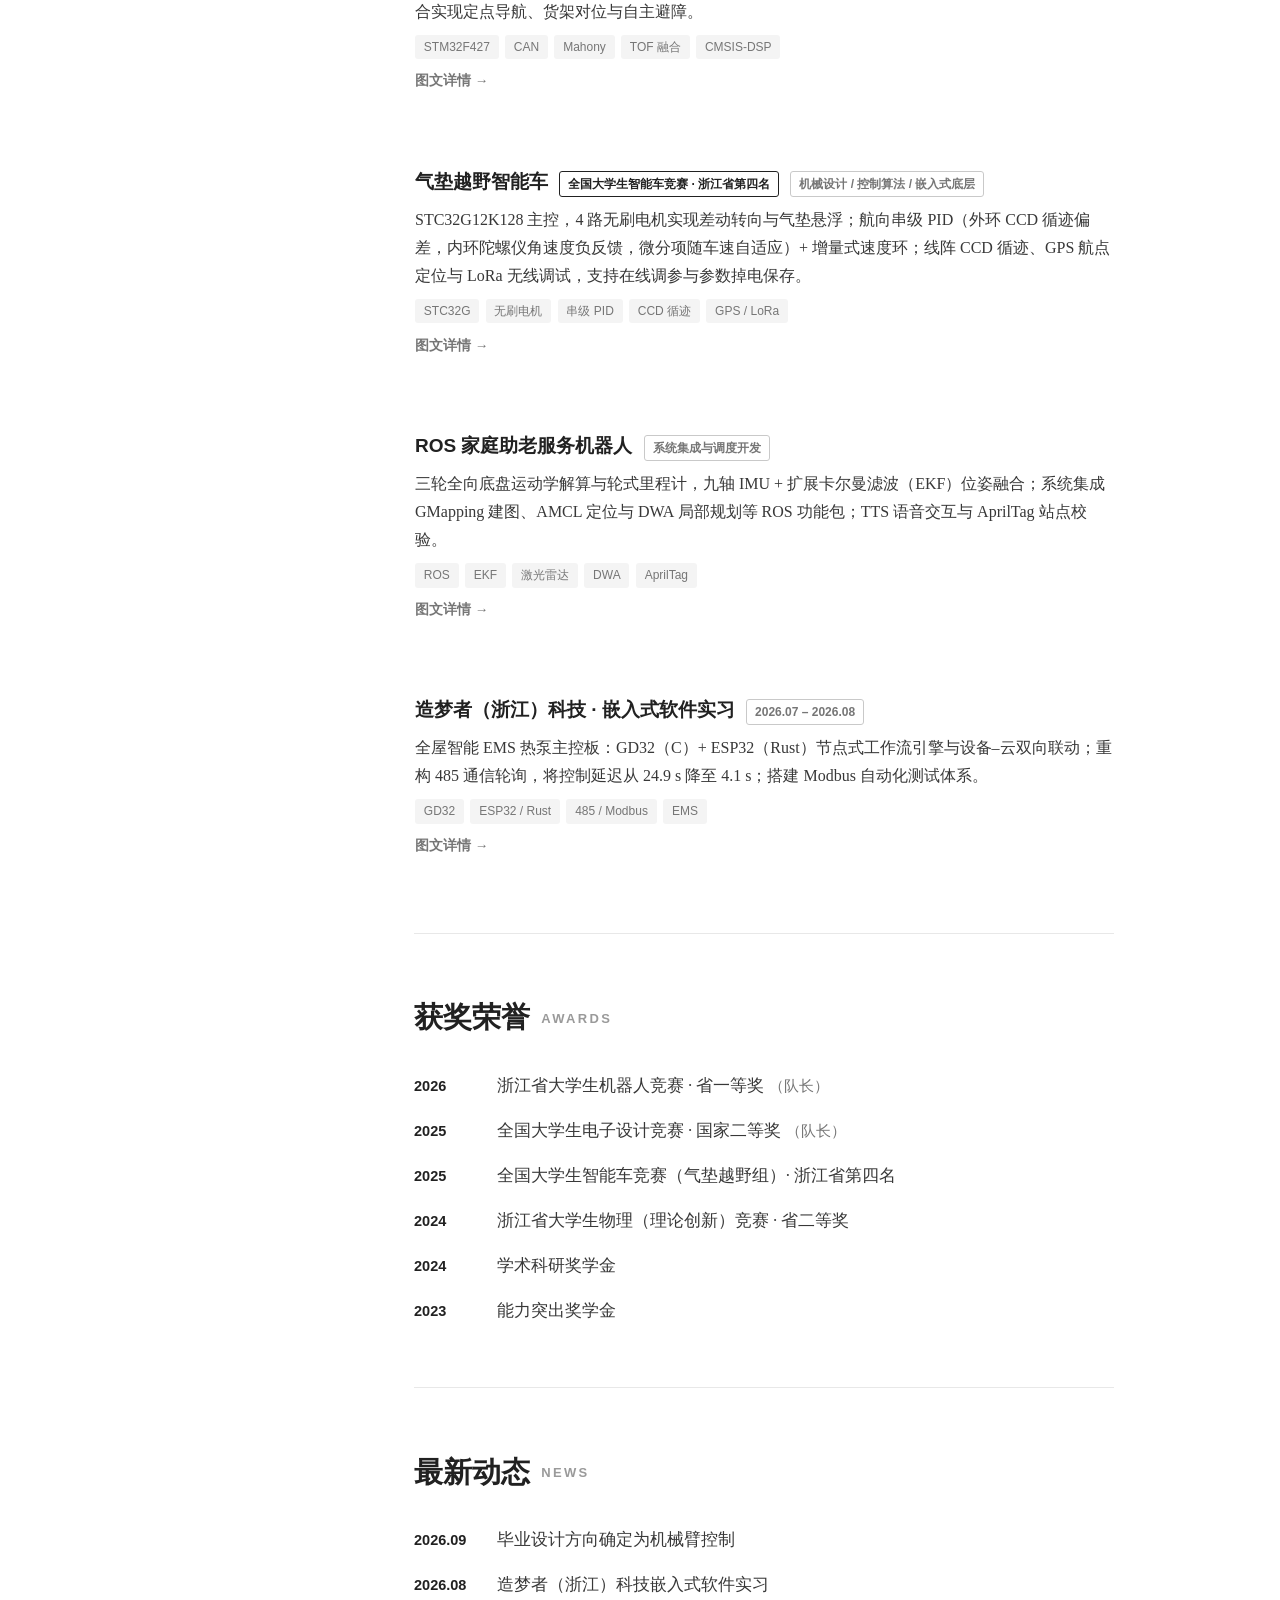
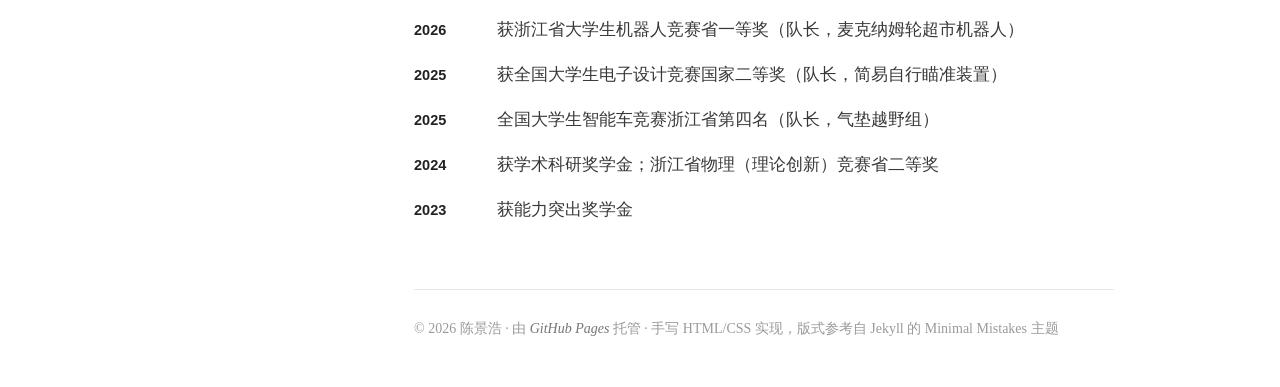
==== commit 79b9539c: "侧栏新增项目目录：Email 与简历下方，五个项目页直达，当前页高亮" ====
--- a/index.html
+++ b/index.html
@@ -44,6 +44,17 @@
       <li><a href="https://github.com/你的用户名"><svg viewBox="0 0 16 16" fill="currentColor"><path d="M8 0C3.58 0 0 3.58 0 8c0 3.54 2.29 6.53 5.47 7.59.4.07.55-.17.55-.38 0-.19-.01-.82-.01-1.49-2.01.37-2.53-.49-2.69-.94-.09-.23-.48-.94-.82-1.13-.28-.15-.68-.52-.01-.53.63-.01 1.08.58 1.23.82.72 1.21 1.87.87 2.33.66.07-.52.28-.87.51-1.07-1.78-.2-3.64-.89-3.64-3.95 0-.87.31-1.59.82-2.15-.08-.2-.36-1.02.08-2.12 0 0 .67-.21 2.2.82a7.42 7.42 0 0 1 4 0c1.53-1.04 2.2-.82 2.2-.82.44 1.1.16 1.92.08 2.12.51.56.82 1.27.82 2.15 0 3.07-1.87 3.75-3.65 3.95.29.25.54.73.54 1.48 0 1.07-.01 1.93-.01 2.2 0 .21.15.46.55.38A8.01 8.01 0 0 0 16 8c0-4.42-3.58-8-8-8Z"/></svg>GitHub</a></li>
       -->
       </ul>
+
+      <nav class="toc" aria-label="项目目录">
+        <div class="toc-title">项目目录</div>
+        <ul>
+          <li><a href="pages/aiming.html">简易自行瞄准装置</a></li>
+          <li><a href="pages/mecanum.html">麦克纳姆轮超市机器人</a></li>
+          <li><a href="pages/hovercraft.html">气垫越野智能车</a></li>
+          <li><a href="pages/ros.html">ROS 家庭助老机器人</a></li>
+          <li><a href="pages/internship.html">造梦者科技 · 嵌入式实习</a></li>
+        </ul>
+      </nav>
     </aside>
 
     <!-- ========== 正文 ========== -->
--- a/assets/style.css
+++ b/assets/style.css
@@ -99,6 +99,32 @@
 
 .contact svg { width: 15px; height: 15px; fill: currentColor; flex-shrink: 0; }
 
+/* ===== 侧栏项目目录 ===== */
+.toc { margin-top: 2.2rem; }
+
+.toc-title {
+  font-family: "Segoe UI", "PingFang SC", "Microsoft YaHei", sans-serif;
+  font-size: 11px;
+  font-weight: 600;
+  color: var(--faint);
+  letter-spacing: 0.32em;
+  margin-bottom: 0.9rem;
+}
+
+.toc ul { list-style: none; }
+
+.toc li { margin-bottom: 0.55rem; }
+
+.toc a {
+  font-size: 15px;
+  color: var(--muted);
+  transition: color 0.15s ease;
+}
+
+.toc a:hover { color: var(--ink); }
+
+.toc a.active { color: var(--ink); font-weight: 700; }
+
 /* ===== 顶栏导航 ===== */
 .main { flex: 1; max-width: 700px; min-width: 0; padding-top: 2.6rem; }
 
@@ -196,8 +222,56 @@
 .edu-meta { color: var(--muted); font-size: 15.5px; margin-top: 0.15rem; }
 
 /* ===== 项目 ===== */
-.proj { margin-bottom: 1.9rem; }
+.proj {
+  position: relative;
+  margin-bottom: 1.9rem;
+  padding: 1.15rem 1.35rem;
+  margin-left: -1.35rem;
+  margin-right: -1.35rem;
+  border: 1px solid transparent;
+  border-radius: 8px;
+  transition: transform 0.18s ease, box-shadow 0.18s ease,
+    border-color 0.18s ease, background-color 0.18s ease;
+}
+
 .proj:last-child { margin-bottom: 0; }
+
+/* 整卡可点：标题链接的覆盖层铺满整张卡片 */
+.proj-head h3 a::after {
+  content: "";
+  position: absolute;
+  inset: 0;
+  z-index: 1;
+}
+
+/* 「图文详情」保留在覆盖层之上，维持自己的 hover 变色 */
+.proj .more { position: relative; z-index: 2; }
+
+@media (hover: hover) {
+  .proj:hover {
+    background: #fcfcfc;
+    border-color: var(--rule);
+    box-shadow: 0 8px 20px rgba(0, 0, 0, 0.08);
+    transform: translateY(-3px) scale(1.01);
+  }
+
+  .proj:hover .proj-head h3 a {
+    text-decoration: underline;
+    text-decoration-thickness: 2px;
+    text-underline-offset: 5px;
+  }
+
+  .proj:hover .more a { color: var(--ink); }
+}
+
+@media (prefers-reduced-motion: reduce) {
+  .proj { transition: none; }
+
+  .proj:hover {
+    transform: none;
+    box-shadow: none;
+  }
+}
 
 .proj-head {
   display: flex;
